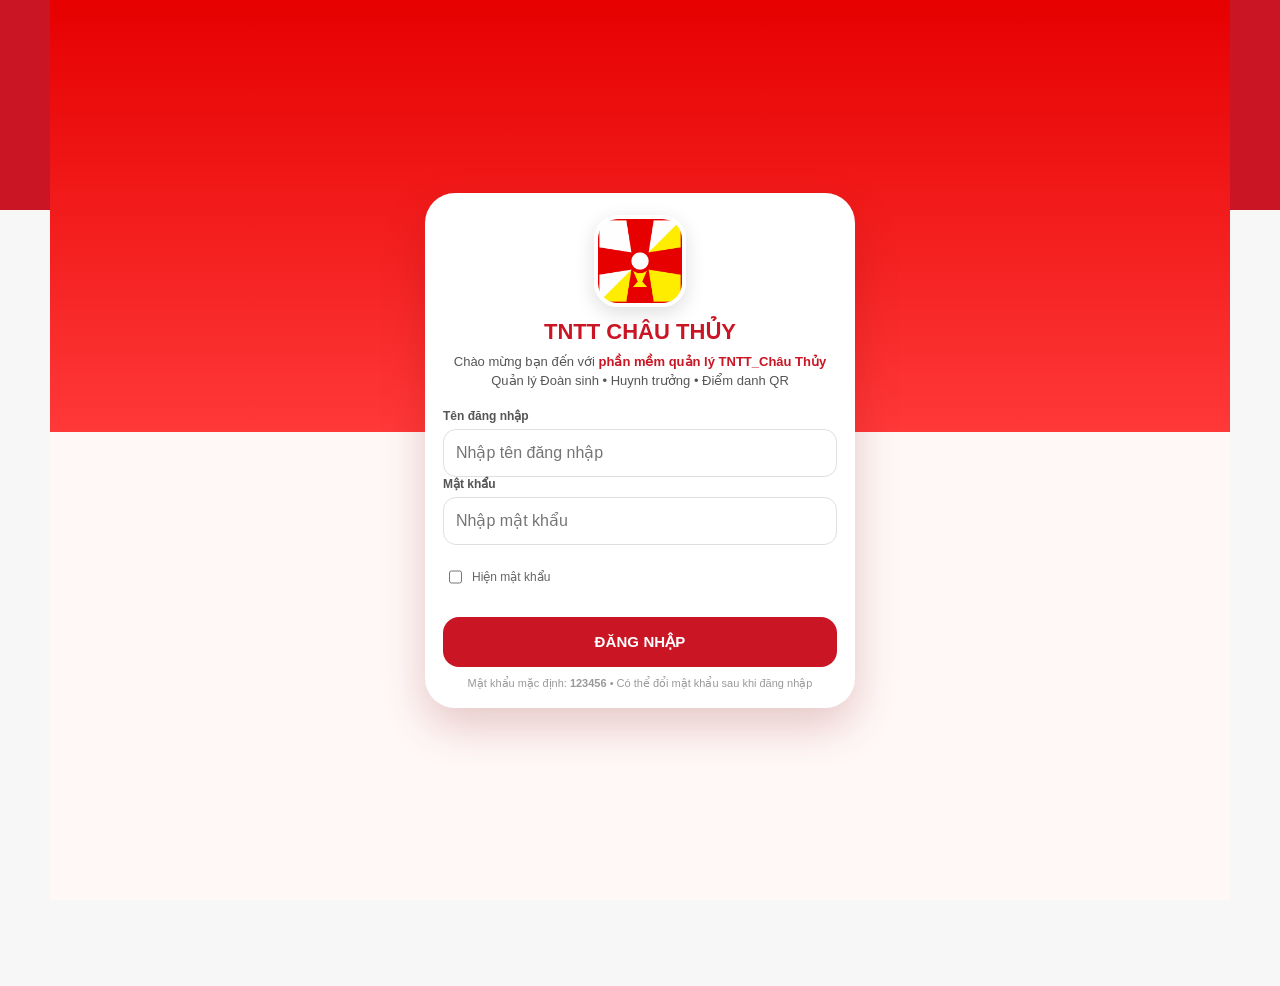
==== index.html @ 9f797cc9 "ssaSSA" ====
<!doctype html><html lang="vi"><head><meta charset="utf-8"><meta name="viewport" content="width=device-width,initial-scale=1,viewport-fit=cover,user-scalable=no"><meta name="theme-color" content="#e60000"><title>TNTT Châu Thủy</title>

<style>
:root{--red:#e60000;--red2:#ff2626;--red3:#b90000;--yellow:#ffe500;--cream:#fff8f5;--ink:#222;--muted:#777;--line:#f0dddd;--green:#18a957;--danger:#d71919;--shadow:0 8px 26px rgba(126,0,0,.12);--radius:20px}
*{box-sizing:border-box}html{background:#f6f6f6}body{margin:0;background:linear-gradient(180deg,#e60000 0 330px,#fff8f7 330px);font-family:Arial,Helvetica,sans-serif;color:var(--ink);padding-bottom:86px;-webkit-tap-highlight-color:transparent}.app{max-width:1180px;margin:auto}.hidden{display:none!important}button,input,select{font:inherit}button{border:0;border-radius:14px;padding:12px 15px;background:var(--red);color:#fff;font-weight:800;cursor:pointer;transition:.15s}button:active{transform:scale(.98)}button.secondary{background:#f3f3f3;color:#444}button.outline{background:#fff;color:var(--red);border:1px solid #ffb2b2}button.full{width:100%;margin-top:8px}.top{padding:18px 18px 12px;color:#fff}.brand{display:flex;align-items:center;gap:12px}.logo{width:64px;height:64px;border-radius:18px;background:#fff;object-fit:cover;border:2px solid #fff;box-shadow:0 5px 16px #90000044}.brand-title{font-size:27px;font-weight:900;line-height:1}.brand-sub{font-size:15px;margin-top:5px;font-weight:700}.hero-chibi{font-size:56px;margin-left:auto;filter:drop-shadow(0 5px 3px #7003)}.profile{margin:4px 18px 0;background:#fff;border-radius:24px;padding:13px 15px;display:flex;align-items:center;gap:13px;box-shadow:var(--shadow);min-height:86px}.avatar{width:68px;height:68px;border-radius:50%;object-fit:cover;background:#ffeaea;border:3px solid #ffd1d1}.profile h2{font-size:19px;margin:2px 0;color:var(--red)}.profile .hello{font-size:12px;color:#777}.pill{display:inline-block;background:#ffe9e9;color:var(--red);border-radius:20px;padding:6px 10px;font-size:11px;font-weight:800;margin-top:4px}.profile-arrow{font-size:32px;color:var(--red);margin-left:auto}.leader-strip{margin:8px 18px 0;background:linear-gradient(135deg,#fff,#fff5f5);border-radius:20px;padding:9px 12px;box-shadow:var(--shadow);display:flex;align-items:center;gap:10px;border:1px solid #ffdede}.leader-strip .leader-avatars{display:flex;align-items:center}.leader-strip .leader-avatars img{width:42px;height:42px;border-radius:50%;object-fit:cover;border:2px solid #fff;margin-left:-7px;background:#ffeaea}.leader-strip .leader-avatars img:first-child{margin-left:0}.leader-strip .leader-info{min-width:0;flex:1}.leader-strip .leader-title{font-size:10px;color:#888;font-weight:800}.leader-strip .leader-name{font-size:13px;font-weight:900;color:var(--red);white-space:nowrap;overflow:hidden;text-overflow:ellipsis}.leader-strip .leader-role{font-size:10px;color:#666;margin-top:2px}.greeting-note{font-size:12px;color:#555;margin-top:5px;line-height:1.35}.greeting-note b{color:var(--red)}.content{padding:12px 18px}.quick-nav{display:grid;grid-template-columns:repeat(5,1fr);gap:10px;background:#fff;border-radius:24px;padding:10px;box-shadow:var(--shadow);margin:0 0 13px}.quick{background:#fff5f5;border-radius:18px;padding:11px 7px;text-align:center;color:#333;min-height:80px}.quick .qico{display:block;font-size:30px;line-height:1.05;margin-bottom:6px}.quick b{font-size:12px}.quick.active{background:#ffe4e4;color:var(--red)}.stats{display:grid;grid-template-columns:repeat(4,1fr);gap:10px}.stat{background:#fff;border-radius:18px;padding:14px;box-shadow:var(--shadow);text-align:center}.stat b{display:block;color:var(--red);font-size:28px;margin-top:4px}.stat span{font-size:12px;color:var(--muted);font-weight:700}.card{background:#fff;border-radius:var(--radius);padding:15px;box-shadow:var(--shadow);margin:10px 0;border:1px solid #ffecec}.card h2{font-size:18px;margin:0 0 12px;color:var(--red)}.grid2{display:grid;grid-template-columns:repeat(3,1fr);gap:10px}.tile{border:0;border-radius:18px;background:#fff;padding:15px 12px;text-align:left;box-shadow:var(--shadow);font-weight:800;min-height:108px}.tile .ico{font-size:32px;display:block;margin-bottom:8px}.tile small{display:block;color:var(--muted);font-weight:500;margin-top:5px;line-height:1.35}.tile.red{background:#fff0f0}.tile.yellow{background:#fff9df}.tile.green{background:#effcf5}.tile.blue{background:#eef7ff}.tile.purple{background:#f7f0ff}.add-actions{display:grid;grid-template-columns:repeat(2,1fr);gap:12px;margin:12px 0}.leader-add-card{border:2px solid #ffb0b0;background:linear-gradient(180deg,#fff,#fff5f5)}.leader-add-title{font-size:18px;font-weight:900;color:var(--red);text-align:center;margin-bottom:6px}.leader-add-card .add-actions{margin-bottom:0}.add-big{min-height:110px;border-radius:22px!important;font-size:15px!important;box-shadow:0 8px 18px #8b000033!important;display:flex;flex-direction:column;align-items:center;justify-content:center;gap:7px}.add-big .add-ico{font-size:38px;line-height:1}.add-big.ds{background:linear-gradient(135deg,#e60000,#ff4545)}.add-big.ht{background:linear-gradient(135deg,#f0b400,#ffd84d);color:#5a3a00}.industry-lock{background:#fff1f1;border:1px solid #ffd1d1;border-radius:12px;padding:9px 11px;font-size:12px;font-weight:800;color:#b40000;margin:8px 0}@media(max-width:700px){.add-actions{grid-template-columns:1fr 1fr;gap:9px}.add-big{min-height:105px;padding:10px 6px}.add-big .add-ico{font-size:34px}}.field label{font-size:12px;font-weight:800;color:#555;display:block;margin-bottom:5px}.field input,.field select{width:100%;padding:12px;border:1px solid #ddd;border-radius:13px;background:#fff;outline:none}.field input:focus,.field select:focus{border-color:#ff8b8b;box-shadow:0 0 0 3px #ffe0e0}.member{display:flex;gap:10px;align-items:center;padding:11px 0;border-bottom:1px solid var(--line)}.member:last-child{border-bottom:0}.member .info{flex:1;min-width:0}.member .name{font-weight:900}.member .meta{font-size:11px;color:var(--muted);margin-top:4px}.member img{width:52px;height:52px;border-radius:50%;object-fit:cover;background:#eee}.member-actions{display:flex;gap:5px}.member-actions button{width:auto;padding:9px;font-size:12px}.tabs{display:flex;gap:7px;overflow:auto;padding:3px 0 8px;position:sticky;top:0;background:#fff;z-index:4}.tabs button{white-space:nowrap;font-size:12px;padding:9px 12px}.msg{padding:11px;border-radius:12px;background:#fff3f3;color:#b40000;margin:8px 0}.empty{text-align:center;color:#888;padding:25px}.qrbox{text-align:center}.qrbox #qr{display:flex;justify-content:center;margin:15px 0}.qrbox img{border:10px solid white;box-shadow:0 4px 18px #0002}.scanner{border-radius:18px;overflow:hidden;background:#111;min-height:280px}.result{padding:14px;border-radius:14px;background:#edfff5;color:#08753b;font-weight:800;margin-top:10px}.pagebar{display:flex;align-items:center;gap:7px;position:sticky;top:0;z-index:8;background:#fff8f7;padding:4px 0 10px}.pagebar .ptitle{flex:1;font-size:18px;font-weight:900;color:var(--red)}.pagebar button{padding:9px 10px;font-size:11px;border-radius:12px}.admin-hero{background:linear-gradient(135deg,#c80000,#f32828);color:#fff;border-radius:22px;padding:18px;box-shadow:var(--shadow);margin:5px 0 12px}.admin-hero h2{margin:0 0 5px;font-size:21px}.admin-hero p{margin:0;opacity:.92;font-size:12px}.industry-grid{display:grid;grid-template-columns:repeat(2,1fr);gap:10px}.industry-card{background:#fff;border-radius:19px;padding:14px;box-shadow:var(--shadow);border:1px solid #ffe1e1;text-align:left}.industry-card .ic-top{display:flex;justify-content:space-between;align-items:center}.industry-card .ic-name{font-size:16px;font-weight:900;color:var(--red)}.industry-card .ic-total{font-size:27px;font-weight:900;color:#222;margin:8px 0}.mini-stats{display:grid;grid-template-columns:repeat(3,1fr);gap:5px}.mini-stats span{font-size:10px;color:#777}.mini-stats b{display:block;font-size:14px}.rate{margin-top:8px;height:7px;border-radius:9px;background:#eee;overflow:hidden}.rate i{display:block;height:100%;background:var(--green)}.danger{color:var(--danger)}.hero{background:linear-gradient(135deg,#e60000,#ff3a3a);color:#fff;border-radius:20px;padding:16px;box-shadow:var(--shadow);margin:10px 0}.hero h2{color:#fff;margin:0 0 5px}.badge{display:inline-block;border-radius:12px;padding:4px 7px;background:#eee;font-size:10px;font-weight:800}.badge.red{background:#ffe2e2;color:#b40000}.badge.green{background:#ddf8e9;color:#08753b}.table{width:100%;border-collapse:collapse;font-size:12px}.table th,.table td{padding:8px;border-bottom:1px solid #eee;text-align:left}.bottom{position:fixed;bottom:0;left:50%;transform:translateX(-50%);width:min(1180px,100%);height:76px;background:var(--red);display:flex;justify-content:space-around;align-items:center;z-index:20;box-shadow:0 -5px 20px #0002;border-radius:20px 20px 0 0}.bottom button{background:transparent;color:#fff;padding:5px 10px;font-size:10px;min-width:70px}.bottom .scan{background:var(--red);color:#fff;width:66px;height:66px;border-radius:50%;margin-top:-28px;font-size:26px;border:5px solid #fff;box-shadow:0 5px 15px #77000055}.bottom .navlabel{font-weight:800}.login-wrap{min-height:100vh;display:flex;align-items:center;justify-content:center;padding:14px;background:linear-gradient(180deg,#e60000,#ff3838 48%,#fff8f7 48%)}.login-card{width:100%;max-width:430px;background:#fff;border-radius:30px;padding:22px 18px 18px;box-shadow:0 18px 45px #7d000033}.login-logo{display:block;width:92px;height:92px;border-radius:24px;object-fit:cover;margin:0 auto 12px;border:4px solid #fff;box-shadow:0 6px 20px #0002}.login-title{text-align:center;color:var(--red);font-size:22px;font-weight:900;margin:0}.login-welcome{text-align:center;color:#555;font-size:13px;line-height:1.5;margin:7px 4px 18px}.login-welcome b{color:var(--red)}.login-sub{text-align:center;color:#999;font-size:11px;margin-top:10px}.login-input{height:48px;font-size:16px}.login-btn{height:50px;border-radius:16px;font-size:15px}.showpass{display:flex;align-items:center;gap:7px;font-size:12px;color:#666;margin:6px 2px}.showpass input{width:auto}.att-row-actions{display:flex;flex-wrap:wrap;gap:5px}.att-row-actions button{padding:7px 8px;font-size:10px;border-radius:10px}.att-present-mini{background:#1aa35b}.att-absent-mini{background:#d71920}.att-qr-mini{background:#555}.manual-att-card{background:#fff8e8;border:2px solid #ffd56a;border-radius:16px;padding:12px;margin:10px 0}.att-buttons{display:grid;grid-template-columns:1fr 1fr;gap:8px;margin-top:9px}.att-present{background:#1aa35b}.att-absent{background:#d71920}.att-permit{background:#1aa35b}.att-unpermit{background:#d71920}.table-wrap{overflow:auto}.attendance-table{min-width:760px}.attendance-table td,.attendance-table th{vertical-align:middle}.att-photo{width:56px;height:56px;border-radius:50%;object-fit:cover}.today-date{font-weight:900;color:#b40000;margin:-4px 0 10px}.table-wrap+.empty{padding:20px}.print-only{display:none}@media print{body{background:#fff;padding:0}.bottom,.pagebar button,.no-print{display:none!important}.print-only{display:block}.content{padding:0}.card{box-shadow:none}.app{max-width:none}}@media(max-width:700px){body{background:linear-gradient(180deg,#e60000 0 250px,#fff8f7 250px);padding-bottom:84px}.top{padding:14px 14px 10px}.brand{gap:9px}.logo{width:52px;height:52px;border-radius:15px}.brand-title{font-size:21px}.brand-sub{font-size:12px}.hero-chibi{font-size:42px}.profile{margin:3px 14px 0;padding:11px 12px;min-height:78px}.leader-strip{margin:7px 14px 0;padding:8px 10px}.avatar{width:58px;height:58px}.profile h2{font-size:17px}.content{padding:10px 12px}.quick-nav{display:flex;overflow-x:auto;border-radius:20px;padding:8px;gap:8px}.quick{min-width:92px;min-height:75px;padding:9px 5px}.quick .qico{font-size:27px}.quick b{font-size:11px}.stats{grid-template-columns:repeat(2,1fr)}.grid2{grid-template-columns:repeat(2,1fr)}.industry-grid{grid-template-columns:1fr}.bottom{height:72px;border-radius:18px 18px 0 0}.bottom button{min-width:58px;font-size:9px}.bottom .scan{width:62px;height:62px}.card{padding:13px;border-radius:18px}.admin-hero{border-radius:18px}.brand-title{white-space:nowrap}}

.today-date{font-size:15px;font-weight:800;color:#c90000;text-align:center;margin:-4px 0 14px}.att-confirm{margin-top:12px;padding:12px;border:1px solid #eee;border-radius:16px;background:#fff}.att-person{display:flex;align-items:center;gap:12px;margin-bottom:12px}.att-person small{display:block;color:#777;margin-top:4px}.att-photo{width:58px;height:58px;border-radius:50%;object-fit:cover;border:2px solid #e00000}.att-buttons{display:grid;grid-template-columns:1fr 1fr;gap:10px}.att-buttons button{border:0;border-radius:12px;padding:14px 8px;font-weight:800}.att-present{background:#dcf8e8;color:#08763c}.att-absent{background:#ffe3e3;color:#c00000}.att-permit{background:#e6f7ed;color:#08763c}.att-unpermit{background:#ffe8e8;color:#c00000}.att-confirm textarea{width:100%;min-height:80px;margin:8px 0;border:1px solid #ddd;border-radius:10px;padding:10px}.hidden{display:none!important}

/* ===== TNTT V1 MOBILE UI REFRESH ===== */
:root{
  --red:#c91524;--red2:#ef3340;--red3:#8d0e18;--yellow:#ffd83d;
  --cream:#fff9f7;--ink:#1f2328;--muted:#717780;--line:#eadbdd;
  --green:#149447;--danger:#c9192b;--blue:#2563eb;
  --shadow:0 10px 28px rgba(80,0,10,.10);--radius:18px
}
html,body{min-height:100%;background:#f5f6f8}
body{background:linear-gradient(180deg,#c91524 0 210px,#f7f7f8 210px);font-family:Inter,Arial,Helvetica,sans-serif;color:var(--ink)}
button,input,select,textarea{font:inherit}
button{border-radius:14px;font-weight:800;letter-spacing:.1px}
.card{
  background:rgba(255,255,255,.98)!important;border:1px solid rgba(0,0,0,.04)!important;
  border-radius:18px!important;box-shadow:var(--shadow)!important
}
h2{font-size:20px!important;line-height:1.25}
h3{font-size:16px!important}
.meta,small{color:var(--muted)}
.full{min-height:46px}
.outline{border:1px solid #ddd!important;background:#fff!important;color:var(--red)!important}
.secondary{border:1px solid #ead7d9!important;background:#fff4f5!important;color:var(--red3)!important}
.danger{color:var(--danger)!important}
.badge{border-radius:999px!important;padding:5px 9px!important;font-size:12px!important;font-weight:800!important}
.member{border:1px solid #eee!important;border-radius:16px!important;background:#fff!important;margin:8px 0!important;min-height:70px}
.member img{width:54px!important;height:54px!important;border-radius:14px!important;object-fit:cover!important}
.member .name{font-weight:850}
.member-actions button{min-width:40px;min-height:40px}
.grid2{gap:10px!important}
.stats{gap:10px!important}
.stat{border:1px solid #eee!important;border-radius:16px!important;background:#fff!important;box-shadow:none!important;padding:12px!important}
.tile,.add-big,.industry-card{border-radius:18px!important;box-shadow:0 6px 18px rgba(0,0,0,.07)!important}
.tile{min-height:112px!important}
.add-big{min-height:110px!important}
.industry-card{background:#fff!important;border:1px solid #ececec!important}
.industry-grid{gap:10px!important}
.field label{font-weight:800;margin-bottom:6px;display:block}
input,select,textarea{
  min-height:46px;border:1px solid #dedfe3!important;border-radius:13px!important;
  background:#fff!important;padding:10px 12px!important;outline:none!important
}
input:focus,select:focus,textarea:focus{border-color:#cf4b55!important;box-shadow:0 0 0 3px rgba(201,21,36,.10)!important}
.tabs{display:flex;gap:8px;overflow:auto;padding:3px 0 8px}
.tabs button{white-space:nowrap;min-height:42px}
.pagebar{position:sticky!important;top:0;z-index:20!important;backdrop-filter:blur(10px)!important;background:rgba(255,255,255,.94)!important;border-bottom:1px solid rgba(0,0,0,.06)!important}
.pagebar .title{font-weight:900}
@media(max-width:600px){
  body{background:linear-gradient(180deg,#c91524 0 165px,#f7f7f8 165px)}
  #app{max-width:100%;padding:0 10px 24px}
  .card{padding:14px!important}
  .stats{grid-template-columns:repeat(2,1fr)!important}
  .grid2{grid-template-columns:1fr 1fr!important}
  .tile{min-height:98px!important}
  .add-actions{grid-template-columns:1fr 1fr!important;gap:8px!important}
  .add-big{min-height:92px!important;padding:12px!important}
  .member{padding:9px!important}
}
@media(max-width:420px){
  .grid2{grid-template-columns:1fr!important}
  .add-actions{grid-template-columns:1fr!important}
  h2{font-size:18px!important}
}


.tntt-app-brand{display:flex;align-items:center;gap:10px;padding:10px 2px 12px;color:#fff}
.tntt-app-mark{width:38px;height:38px;border-radius:12px;background:#fff;color:var(--red);display:grid;place-items:center;font-size:21px;font-weight:900;box-shadow:0 5px 14px rgba(0,0,0,.15)}
.tntt-app-brand b{display:block;font-size:14px;letter-spacing:.7px}.tntt-app-brand small{display:block;color:rgba(255,255,255,.85);margin-top:2px}
</style>
<link rel="manifest" href="manifest.webmanifest"><meta name="mobile-web-app-capable" content="yes"><meta name="apple-mobile-web-app-capable" content="yes"><meta name="apple-mobile-web-app-status-bar-style" content="default"><meta name="apple-mobile-web-app-title" content="TNTT Châu Thủy"><link rel="apple-touch-icon" href="assets/icon-192.png"><meta name="application-name" content="TNTT Châu Thủy"><meta name="description" content="Ứng dụng quản lý TNTT Châu Thủy"></head><body><script>
(function(){
  let qrP,camP;
  window.loadQrLib=function(){return qrP||(qrP=new Promise((res,rej)=>{if(window.QRCode)return res();const x=document.createElement('script');x.src='https://cdnjs.cloudflare.com/ajax/libs/qrcodejs/1.0.0/qrcode.min.js';x.onload=res;x.onerror=()=>rej(new Error('Không tải được thư viện QR'));document.head.appendChild(x)}))};
  window.loadCameraLib=function(){return camP||(camP=new Promise((res,rej)=>{if(window.Html5Qrcode)return res();const x=document.createElement('script');x.src='https://unpkg.com/html5-qrcode';x.onload=res;x.onerror=()=>rej(new Error('Không tải được thư viện camera/QR'));document.head.appendChild(x)}))};
})();
</script>
<div class="app">
  <div id="login" class="login-wrap">
    <div class="login-card">
      <img id="loginLogo" class="login-logo" alt="Logo TNTT">
      <h1 class="login-title">TNTT CHÂU THỦY</h1>
      <div class="login-welcome">Chào mừng bạn đến với <b>phần mềm quản lý TNTT_Châu Thủy</b><br>Quản lý Đoàn sinh • Huynh trưởng • Điểm danh QR</div>
      <div class="field"><label>Tên đăng nhập</label><input id="u" class="login-input" autocomplete="username" placeholder="Nhập tên đăng nhập"></div>
      <div class="field"><label>Mật khẩu</label><input id="p" class="login-input" type="password" autocomplete="current-password" placeholder="Nhập mật khẩu"></div>
      <label class="showpass"><input id="showPass" type="checkbox" onchange="togglePass()"> Hiện mật khẩu</label>
      <button class="full login-btn" onclick="login()">ĐĂNG NHẬP</button>
      <div id="lm" class="msg hidden"></div>
      <div class="login-sub">Mật khẩu mặc định: <b>123456</b> • Có thể đổi mật khẩu sau khi đăng nhập</div>
    </div>
  </div>
  <div id="app" class="hidden">
    <header class="top">
      <div class="brand">
        <img id="logo" class="logo" alt="TNTT">
        <div><div class="brand-title">TNTT VIỆT NAM</div><div class="brand-sub">Thiếu Nhi Thánh Thể</div></div>
        <div class="hero-chibi">🧒🏻</div>
      </div>
    </header>
    <div id="profile" class="profile"></div>
    <div id="leaderStrip" class="leader-strip hidden"></div>
    <main class="content">
      <div id="quickNav" class="quick-nav">
        <button class="quick" onclick="members()"><span class="qico">👥</span><b>ĐOÀN SINH</b></button>
        <button class="quick" onclick="members();setTimeout(()=>{tab='ht';renderMemberList()},100)"><span class="qico">🧑🏻‍🏫</span><b>HUYNH TRƯỞNG</b></button>
        <button class="quick" onclick="today()"><span class="qico">📋</span><b>ĐIỂM DANH</b></button>
        <button class="quick" onclick="stats()"><span class="qico">📊</span><b>THỐNG KÊ</b></button>
        <button id="quickDoi" class="quick hidden" onclick="manageDoi()"><span class="qico">🏕️</span><b>QUẢN LÝ ĐỘI</b></button>
        <button class="quick" onclick="absenceReportUI()"><span class="qico">🔔</span><b>THÔNG BÁO</b></button>
      </div>
      <div id="screen"></div>
    </main>
  </div>
</div>
<nav id="bottom" class="bottom hidden">
  <button onclick="home()">⌂<br><span class="navlabel">Trang chủ</span></button>
  <button onclick="members()">👥<br><span class="navlabel">Thành viên</span></button>
  <button class="scan" onclick="scanner()">▣</button>
  <button onclick="today()">🔔<br><span class="navlabel">Thông báo</span></button>
  <button onclick="account()">●<br><span class="navlabel">Tài khoản</span></button>
</nav>
<div id="modal" class="hidden"></div>
<script>
const LOGO='assets/logo.png';let token='',FD=null,allMembers={ds:[],ht:[]},scannerObj=null;const $=id=>document.getElementById(id);const screenEl=$('screen');function esc(v){return String(v??'').replace(/[&<>'"]/g,s=>({'&':'&amp;','<':'&lt;','>':'&gt;',"'":'&#39;','"':'&quot;'}[s]))}const API_URL='https://script.google.com/macros/s/AKfycbyAZ0BdDGRlEBVzNPlbtOlIAwwzRTYig-sbZiVe91LDtkt92O3G5VAzqrnouqigN4k/exec';
const API_CHANNEL='TNTT_PWA_API_V3';
const API_PENDING=new Map();
let API_SEQ=0;
window.addEventListener('message',e=>{
  const d=e.data||{};
  if(d.channel!==API_CHANNEL || !d.id) return;
  const p=API_PENDING.get(d.id);
  if(!p) return;
  if(e.source!==p.iframe.contentWindow) return;
  API_PENDING.delete(d.id);
  try{p.iframe.remove();p.form.remove()}catch(_){ }
  if(d.ok)p.resolve(d.data);else p.reject(new Error(d.error||'Lỗi máy chủ'));
});
function call(fn,...args){
  return new Promise((resolve,reject)=>{
    const id='r'+Date.now().toString(36)+'_'+(++API_SEQ);
    const iframe=document.createElement('iframe');
    iframe.name='tntt_api_'+id; iframe.style.display='none'; iframe.setAttribute('aria-hidden','true');
    const form=document.createElement('form');
    form.method='POST'; form.action=API_URL; form.target=iframe.name; form.style.display='none';
    const payload=document.createElement('input'); payload.type='hidden'; payload.name='payload';
    payload.value=JSON.stringify({id,fn,args}); form.appendChild(payload);
    document.body.appendChild(iframe); document.body.appendChild(form);
    API_PENDING.set(id,{resolve,reject,iframe,form});
    try{form.submit()}catch(e){API_PENDING.delete(id);iframe.remove();form.remove();reject(e)}
    setTimeout(()=>{if(API_PENDING.has(id)){API_PENDING.delete(id);iframe.remove();form.remove();reject(new Error('Hết thời gian kết nối máy chủ'))}},45000);
  });
}function setLogo(){['logo','loginLogo'].forEach(id=>$(id).src=LOGO)}
function togglePass(){const p=$('p');if(p)p.type=$('showPass')?.checked?'text':'password'}
async function login(){try{const r=await call('login',{tenDangNhap:$('u').value,matKhau:$('p').value});token=r.token;sessionStorage.tnttToken=token;sessionStorage.tnttGreeting='';await start(r.user)}catch(e){$('lm').textContent=e.message||e;$('lm').classList.remove('hidden')}}async function start(user){$('login').classList.add('hidden');$('app').classList.remove('hidden');$('bottom').classList.remove('hidden');setLogo();await refresh();if($('quickDoi'))$('quickDoi').classList.toggle('hidden',FD?.user?.VAI_TRO!=='TRUONG_NGANH');home()}async function auto(){const t=sessionStorage.getItem('tnttToken');if(!t){token='';return}try{token=t;await call('dashboard',token);await start(null)}catch(e){sessionStorage.removeItem('tnttToken');token=''}}const GREETINGS={TRUONG_NGANH:[
  'Chào Trưởng, chúc Trưởng luôn vui vẻ và tràn đầy năng lượng!',
  'Chào Trưởng, chúc Trưởng luôn nhiệt thành trong mọi hoạt động!',
  'Chào Trưởng, chúc Trưởng một ngày thật vui và nhiều niềm vui phục vụ!',
  'Chào Trưởng, chúc Trưởng luôn mạnh khỏe, vui tươi và hăng say!',
  'Chào Trưởng, chúc Trưởng luôn nhiệt huyết và đồng hành cùng các em!',
  'Chào Trưởng, chúc Trưởng luôn bình an, vui vẻ và đầy ơn trong phục vụ!'
],DOAN_TRUONG:[
  'Chào Đoàn trưởng, chúc Trưởng luôn vui vẻ và tràn đầy năng lượng!',
  'Chào Đoàn trưởng, chúc Trưởng luôn nhiệt thành và nhiều niềm vui phục vụ!',
  'Chào Đoàn trưởng, chúc Trưởng luôn mạnh khỏe và hăng say đồng hành cùng các ngành!'
],ADMIN:[
  'Chào Admin, chúc bạn luôn vui vẻ và thuận lợi trong công việc!',
  'Chào Admin, chúc bạn luôn nhiệt thành và quản lý TNTT thật hiệu quả!',
  'Chào Admin, chúc bạn một ngày thật vui và nhiều năng lượng!'
]};
function pickGreeting(force,role){const list=GREETINGS[role]||GREETINGS.TRUONG_NGANH;let g=force?list[Math.floor(Math.random()*list.length)]:sessionStorage.getItem('tnttGreeting');if(!g||!list.includes(g)){g=list[Math.floor(Math.random()*list.length)];sessionStorage.setItem('tnttGreeting',g)}return g}
async function refresh(){const d=await call('dashboard',token);const fd=await call('formData',token);FD=fd;renderProfile(d);return d}
function renderProfile(d){const role=String(d.user.VAI_TRO||'');const isLeader=role==='TRUONG_NGANH';const leaders=Array.isArray(d.leaders)?d.leaders:[];const me=leaders.find(x=>String(x.name||'').trim().toLowerCase()===String(d.user.HO_TEN||'').trim().toLowerCase())||leaders[0];const avatar=(d.myPhoto||me?.photo||LOGO);const names=leaders.map(x=>`${x.role}: ${x.name}`).join(' • ');const greet=pickGreeting(false,role);$('profile').innerHTML=`<img class="avatar" src="${esc(avatar)}" onerror="this.src='${LOGO}'"><div style="flex:1;min-width:0"><div class="hello">${esc(greet)}</div><h2>${esc(d.user.HO_TEN)}</h2><span class="pill">👥 ${esc(d.user.NHOM_TK||d.user.VAI_TRO)} · ${esc(d.user.MA_NGANH?('Ngành '+d.user.MA_NGANH):'Toàn đoàn')}</span><div class="greeting-note">${isLeader&&me?`👤 <b>${esc(me.role)}:</b> ${esc(me.name)}`:names?`👥 <b>Ban phụ trách ngành:</b> ${esc(names)}`:''}</div></div><div class="profile-arrow">›</div>`;renderLeaderStrip(d)}
function renderLeaderStrip(d){const el=$('leaderStrip');if(!el)return;const leaders=Array.isArray(d.leaders)?d.leaders:[];if(!leaders.length){el.classList.add('hidden');el.innerHTML='';return}el.classList.remove('hidden');el.innerHTML=`<div class="leader-avatars">${leaders.slice(0,3).map(x=>`<img src="${esc(x.photo||LOGO)}" onerror="this.src='${LOGO}'" title="${esc(x.name)}">`).join('')}</div><div class="leader-info"><div class="leader-title">BAN PHỤ TRÁCH NGÀNH</div><div class="leader-name">${esc(leaders.map(x=>x.name).join(' • '))}</div><div class="leader-role">${esc(leaders.map(x=>x.role).join(' • '))}</div></div>`}
function pagebar(title,back='home'){return `<div class="pagebar"><button class="secondary" onclick="${back}()">← Quay về</button><div class="ptitle">${esc(title)}</div><button class="outline" onclick="home()">⌂</button><button class="secondary" onclick="logout()">Thoát</button></div>`}
function dateToday(){const d=new Date();const y=d.getFullYear(),m=String(d.getMonth()+1).padStart(2,'0'),day=String(d.getDate()).padStart(2,'0');return `${y}-${m}-${day}`}
function isAdminUser(){return !!FD?.user && ['ADMIN','DOAN_TRUONG'].includes(FD.user.VAI_TRO)}
async function adminHome(){try{const date=dateToday(), a=await call('statsNganh',token,date);const tong=a.reduce((s,x)=>s+x.tong,0),cm=a.reduce((s,x)=>s+x.coMat,0),vang=a.reduce((s,x)=>s+x.vang,0);screenEl.innerHTML=`${pagebar('Bảng điều khiển Admin','home')}<div class="admin-hero"><h2>👑 QUẢN TRỊ TOÀN ĐOÀN</h2><p>Chọn từng ngành để xem chi tiết Đoàn sinh, Huynh trưởng, có mặt và vắng.</p></div><div class="stats"><div class="stat">👥<span>Tổng thành viên</span><b>${tong}</b></div><div class="stat">✅<span>Có mặt hôm nay</span><b>${cm}</b></div><div class="stat">⚠️<span>Vắng hôm nay</span><b class="danger">${vang}</b></div><div class="stat">📈<span>Tỷ lệ chung</span><b>${tong?Math.round(cm*1000/tong)/10:0}%</b></div></div><div class="card"><div style="display:flex;align-items:center;gap:8px"><h2 style="flex:1;margin:0">🏫 Thống kê các ngành</h2><button class="outline" onclick="adminAttendanceUI()">📋 Quản lý điểm danh</button><button class="outline" onclick="absenceReportUI()">📋 Báo cáo vắng</button><button class="outline" onclick="htStatsUI()">👤 Điểm danh HT</button></div><div class="industry-grid" style="margin-top:12px">${a.map(x=>`<button class="industry-card" onclick="industryDetailUI('${esc(x.maNganh)}')"><div class="ic-top"><span class="ic-name">${esc(x.nganh)}</span><span>›</span></div><div class="ic-total">${x.tong} <small style="font-size:11px;color:#777">thành viên</small></div><div class="mini-stats"><div><span>Đoàn sinh</span><b>${x.ds}</b></div><div><span>HT</span><b>${x.ht}</b></div><div><span>Vắng</span><b class="danger">${x.vang}</b></div></div><div class="rate"><i style="width:${Math.min(100,x.tyLe)}%"></i></div><div style="font-size:10px;color:#777;margin-top:5px">Có mặt ${x.coMat} · ${x.tyLe}%</div></button>`).join('')}</div></div>`}catch(e){alert(e.message||e)}}
async function htStatsUI(){try{const date=dateToday(),a=await call('statsHuynhTruong',token,date);const tong=a.reduce((s,x)=>s+x.tong,0),cm=a.reduce((s,x)=>s+x.coMat,0),vang=a.reduce((s,x)=>s+x.vang,0);screenEl.innerHTML=`${pagebar('Thống kê điểm danh Huynh trưởng','home')}<div class="hero"><h2 style="margin:0 0 5px">👤 ĐIỂM DANH HUYNH TRƯỞNG</h2><div style="font-size:12px">Ngày ${esc(date)} · ${a.length} ngành</div></div><div class="stats"><div class="stat"><span>Tổng Huynh trưởng</span><b>${tong}</b></div><div class="stat"><span>✅ Có mặt</span><b>${cm}</b></div><div class="stat"><span>❌ Vắng</span><b class="danger">${vang}</b></div><div class="stat"><span>📈 Chuyên cần</span><b>${tong?Math.round(cm*1000/tong)/10:0}%</b></div></div><div class="card"><div style="display:flex;gap:7px;align-items:center"><h2 style="flex:1">🏫 Theo từng ngành</h2><button class="outline" onclick="absenceHtUI()">⚠️ HT vắng</button></div><div class="industry-grid">${a.map(x=>`<button class="industry-card" onclick="htIndustryDetailUI('${esc(x.maNganh)}')"><div class="ic-top"><span class="ic-name">${esc(x.nganh)}</span><span>›</span></div><div class="ic-total">${x.tong} <small style="font-size:11px;color:#777">HT</small></div><div class="mini-stats"><div><span>Có mặt</span><b>${x.coMat}</b></div><div><span>Vắng</span><b class="danger">${x.vang}</b></div><div><span>Tỷ lệ</span><b>${x.tyLe}%</b></div></div><div class="rate"><i style="width:${Math.min(100,x.tyLe)}%"></i></div></button>`).join('')}</div></div>`}catch(e){alert(e.message||e)}}
async function htIndustryDetailUI(ma){try{const d=await call('detailHuynhTruong',token,ma,dateToday());screenEl.innerHTML=`${pagebar('Huynh trưởng - '+d.nganh,'htStatsUI')}<div class="card"><h2>👤 ${esc(d.nganh)}</h2><div class="stats"><div class="stat"><span>Tổng HT</span><b>${d.tong}</b></div><div class="stat"><span>✅ Có mặt</span><b>${d.coMat}</b></div><div class="stat"><span>❌ Vắng</span><b class="danger">${d.vang}</b></div><div class="stat"><span>Tỷ lệ</span><b>${d.tyLe}%</b></div></div></div><div class="card"><div class="tabs"><button onclick="renderHtMembers(${JSON.stringify(d.members)},'all')">Tất cả</button><button onclick="renderHtMembers(${JSON.stringify(d.members)},'present')">Có mặt</button><button onclick="renderHtMembers(${JSON.stringify(d.members)},'absent')">Vắng</button></div><div id="htMembers"></div></div>`;renderHtMembers(d.members,'all')}catch(e){alert(e.message||e)}}
function renderHtMembers(arr,filter){const a=filter==='present'?arr.filter(x=>x.present):filter==='absent'?arr.filter(x=>!x.present):arr;const el=$('htMembers');if(!el)return;el.innerHTML=a.length?a.map(x=>`<div class="member"><img src="${esc(x.photo||LOGO)}"><div class="info"><div class="name">${esc(x.name)}</div><div class="meta">${esc(x.chucVu||'Huynh trưởng')} · ${esc(x.doan||'')}</div></div><span class="badge ${x.present?'green':'red'}">${x.present?'CÓ MẶT':'VẮNG'}</span></div>`).join(''):'<div class="empty">Không có dữ liệu.</div>'}
async function absenceHtUI(){try{const d=await call('absenceHuynhTruong',token,dateToday(),isAdminUser()?'':FD.user.MA_NGANH);screenEl.innerHTML=`${pagebar('Huynh trưởng vắng','htStatsUI')}<div class="card"><h2>⚠️ Huynh trưởng vắng ngày ${esc(d.ngay)}</h2><div class="stat"><span>Tổng vắng</span><b class="danger">${d.total}</b></div>${d.rows.length?'<div>'+d.rows.map(x=>`<div class="member"><div class="info"><div class="name">${esc(x.hoTen)}</div><div class="meta">${esc(x.nganh)} · ${esc(x.chucVu)} · ${esc(x.sdt)}</div></div><span class="badge red">VẮNG</span></div>`).join('')+'</div>':'<div class="empty">Không có Huynh trưởng vắng.</div>'}</div>`}catch(e){alert(e.message||e)}}

async function industryDetailUI(ma){try{const date=dateToday(),d=await call('industryDetail',token,ma,date);screenEl.innerHTML=`${pagebar('Chi tiết ngành '+d.nganh,'adminHome')}<div class="card"><div style="display:flex;gap:8px;align-items:center"><div style="flex:1"><h2 style="margin:0">🏫 ${esc(d.nganh)}</h2><div class="meta">Ngày ${esc(d.ngay)}</div></div><button class="outline" onclick="absenceReportUI('${esc(ma)}')">⚠️ Danh sách vắng</button></div><div class="stats" style="margin-top:10px"><div class="stat"><span>Tổng</span><b>${d.tong}</b></div><div class="stat"><span>Có mặt</span><b>${d.coMat}</b></div><div class="stat"><span>Vắng</span><b class="danger">${d.vang}</b></div><div class="stat"><span>Tỷ lệ</span><b>${d.tyLe}%</b></div></div></div><div class="card"><h2>👥 Danh sách thành viên</h2><div class="tabs"><button onclick="renderIndustryMembers(${JSON.stringify(d.members)},'all')">Tất cả</button><button onclick="renderIndustryMembers(${JSON.stringify(d.members)},'present')">Có mặt</button><button onclick="renderIndustryMembers(${JSON.stringify(d.members)},'absent')">Vắng</button></div><div id="industryMembers"></div></div>`;renderIndustryMembers(d.members,'all')}catch(e){alert(e.message||e)}}
function renderIndustryMembers(arr,filter){const a=filter==='present'?arr.filter(x=>x.present):filter==='absent'?arr.filter(x=>!x.present):arr;const el=$('industryMembers');if(!el)return;el.innerHTML=a.length?a.map(x=>`<div class="member"><img src="${esc(x.photo||LOGO)}"><div class="info"><div class="name">${esc(x.name)}</div><div class="meta">${x.type==='DOAN_SINH'?'Đoàn sinh':'Huynh trưởng'} · ${esc(x.doan||'')}</div></div><span class="badge ${x.present?'green':'red'}">${x.present?'CÓ MẶT':'VẮNG'}</span></div>`).join(''):'<div class="empty">Không có dữ liệu.</div>'}
async function absenceReportUI(maNganh=''){try{const opts=FD.nganh.map(x=>`<option value="${esc(x.MA_NGANH)}" ${x.MA_NGANH===maNganh?'selected':''}>${esc(x.TEN_NGANH)}</option>`).join('');screenEl.innerHTML=`${pagebar('Báo cáo thống kê vắng','adminHome')}<div class="card"><h2>⚠️ BÁO CÁO VẮNG</h2><div class="field"><label>Ngày sinh hoạt</label><input id="reportDate" type="date" value="${dateToday()}"></div><div class="field"><label>Ngành</label><select id="reportNganh"><option value="">-- Tất cả các ngành --</option>${opts}</select></div><div class="grid2"><button onclick="loadAbsenceReport()">🔎 XEM BÁO CÁO</button><button class="secondary" onclick="window.print()">🖨️ IN BÁO CÁO</button></div></div><div id="absenceBox"></div>`;await loadAbsenceReport()}catch(e){alert(e.message||e)}}
async function loadAbsenceReport(){try{const date=$('reportDate').value||dateToday(),ma=$('reportNganh').value||'';const r=await call('absenceReport',token,date,ma);$('absenceBox').innerHTML=`<div class="card"><div class="print-only"><h2>BÁO CÁO VẮNG TNTT CHÂU THỦY</h2><div>Ngày: ${esc(r.ngay)}${ma?' · Ngành: '+esc($('reportNganh').selectedOptions[0]?.text||ma):' · Toàn đoàn'}</div></div><h2 class="no-print">📋 Kết quả ngày ${esc(r.ngay)}</h2><div class="stats"><div class="stat"><span>Số người vắng</span><b class="danger">${r.total}</b></div><div class="stat"><span>Phạm vi</span><b style="font-size:17px">${ma?esc($('reportNganh').selectedOptions[0]?.text||ma):'Toàn đoàn'}</b></div></div>${r.rows.length?'<table class="table report-table"><tr><th>STT</th><th>Ngành</th><th>Họ tên</th><th>Loại</th><th>Đoàn/Đội</th><th>SĐT</th></tr>'+r.rows.map((x,i)=>`<tr><td>${i+1}</td><td>${esc(x.nganh)}</td><td><b>${esc(x.hoTen)}</b><br><small>${esc(x.id)}</small></td><td>${esc(x.loai)}</td><td>${esc(x.doan||'')} ${x.doi?' / '+esc(x.doi):''}</td><td>${esc(x.sdt||'')}</td></tr>`).join('')+'</table>':'<div class="empty">🎉 Không có thành viên vắng.</div>'}</div>`}catch(e){alert(e.message||e)}}
async function home(){if(isAdminUser()){return adminHome()}const d=await refresh();screenEl.innerHTML=`${pagebar('Trang chủ','home')}<div class="admin-hero"><h2>🎉 Chào mừng bạn!</h2><p>Quản lý TNTT nhanh chóng trên điện thoại • Điểm danh QR trong vài giây.</p></div><div class="stats"><div class="stat"><span>Đoàn sinh</span><b>${d.ds}</b></div><div class="stat"><span>Huynh trưởng</span><b>${d.ht}</b></div><div class="stat"><span>Đã điểm danh</span><b>${d.todayAttendance}</b></div><div class="stat"><span>Vắng</span><b id="svang">—</b></div></div>${FD.user.VAI_TRO==='TRUONG_NGANH'?`<div class="card leader-add-card"><div class="leader-add-title">➕ THÊM THÀNH VIÊN NGÀNH ${esc(FD.user.MA_NGANH||'')}</div><div class="industry-lock">🔒 Ngành tự động theo tài khoản đăng nhập. Mọi thành viên mới chỉ thuộc ngành này.</div><div class="add-actions"><button class="add-big ds" onclick="addDS()"><span class="add-ico">👥</span><span>＋ THÊM ĐOÀN SINH</span><small>Thêm vào ngành ${esc(FD.user.MA_NGANH||'')}</small></button><button class="add-big ht" onclick="addHT()"><span class="add-ico">👤</span><span>＋ THÊM HUYNH TRƯỞNG</span><small>Thêm vào ngành ${esc(FD.user.MA_NGANH||'')}</small></button></div></div>`:''}<div class="grid2"><button class="tile red" onclick="members()"><span class="ico">👥</span>THÀNH VIÊN<small>Đoàn sinh & Huynh trưởng</small></button><button class="tile yellow" onclick="addMember()"><span class="ico">➕</span>${isAdminUser()?"THÊM HUYNH TRƯỞNG":"THÊM THÀNH VIÊN"}<small>${isAdminUser()?"Tài khoản Admin/Đoàn trưởng":"Chọn Đoàn sinh hoặc Huynh trưởng"}</small></button><button class="tile green" onclick="scanner()"><span class="ico">▣</span>QUÉT QR<small>Điểm danh nhanh</small></button><button class="tile blue" onclick="today()"><span class="ico">📋</span>ĐIỂM DANH<small>Xem danh sách hôm nay</small></button><button class="tile purple" onclick="stats()"><span class="ico">📊</span>THỐNG KÊ<small>Thống kê ngành</small></button>${FD.user.VAI_TRO==='TRUONG_NGANH'?'<button class="tile yellow" onclick="manageDoi()"><span class="ico">🏕️</span>QUẢN LÝ ĐỘI<small>Tạo đội & chuyển thành viên</small></button>':''}<button class="tile red" onclick="absenceReportUI(FD.user.MA_NGANH)"><span class="ico">⚠️</span>BÁO CÁO VẮNG<small>Xem người vắng</small></button></div><div class="card"><h2>📱 HƯỚNG DẪN ĐIỂM DANH</h2><div style="font-size:13px;line-height:1.9">1️⃣ Thành viên mở hồ sơ → <b>Tạo QR</b>.<br>2️⃣ Trưởng ngành mở <b>Quét QR</b>.<br>3️⃣ Đưa mã QR vào khung camera.<br>4️⃣ Hệ thống tự ghi nhận thời gian và trạng thái.</div></div>`;try{const st=await call('statsNganh',token,dateToday());const me=st.find(x=>x.maNganh===FD.user.MA_NGANH);if(me&&$('svang'))$('svang').textContent=me.vang}catch(e){}}async function members(){try{const d=await call('listMembers',token);if(!d||typeof d!=='object'){throw new Error('Máy chủ không trả dữ liệu danh sách thành viên. Hãy cập nhật GS mới nhất và Deploy lại Web App.');}allMembers={ds:Array.isArray(d.ds)?d.ds:[],ht:Array.isArray(d.ht)?d.ht:[],user:d.user||FD?.user||null};let tab='all';const role=FD?.user?.VAI_TRO||'';let addBtn='';if(['ADMIN','DOAN_TRUONG'].includes(role)){addBtn='<div class="add-actions" style="width:100%"><button class="add-big ht" onclick="addHT()"><span class="add-ico">👤</span><span>THÊM HUYNH TRƯỞNG</span><small>Quản lý HT</small></button></div>';}else if(role==='TRUONG_NGANH'){addBtn='<div class="add-actions" style="width:100%"><button class="add-big ds" onclick="addDS()"><span class="add-ico">👥</span><span>THÊM ĐOÀN SINH</span><small>Ngành '+esc(FD.user.MA_NGANH||'')+'</small></button><button class="add-big ht" onclick="addHT()"><span class="add-ico">👤</span><span>THÊM HUYNH TRƯỞNG</span><small>Ngành '+esc(FD.user.MA_NGANH||'')+'</small></button></div>';}screenEl.innerHTML=`${pagebar('Thành viên','home')}<div class="card"><div style="display:flex;align-items:center;gap:7px"><h2 style="flex:1;margin:0">👥 Thành viên</h2><button class="outline" onclick="home()">← Trang chủ</button><button class="secondary" onclick="logout()">Thoát</button></div>${addBtn}<input id="search" style="margin-top:10px" placeholder="🔎 Tìm theo họ tên, mã..." oninput="renderMemberList()"><div class="tabs"><button onclick="tab='all';renderMemberList()">Tất cả</button><button onclick="tab='ds';renderMemberList()">Đoàn sinh</button><button onclick="tab='ht';renderMemberList()">Huynh trưởng</button></div><div id="memberList"></div></div>`;window.tab=tab;renderMemberList()}catch(e){console.error('LỖI LIST MEMBERS',e);alert('Không tải được danh sách thành viên: '+(e.message||e));}}
function renderMemberList(){let type=window.tab||'all',q=($('search')?.value||'').toLowerCase();let arr=[];const ds=Array.isArray(allMembers?.ds)?allMembers.ds:[],ht=Array.isArray(allMembers?.ht)?allMembers.ht:[];if(type!=='ht')arr=arr.concat(ds.map(x=>({...x,_type:'DS',_id:x.MA_DS,_loai:'DOAN_SINH'})));if(type!=='ds')arr=arr.concat(ht.map(x=>({...x,_type:'HT',_id:x.MA_HT,_loai:'HUYNH_TRUONG'})));arr=arr.filter(x=>(x.HO_TEN+' '+x._id+' '+x.MA_NGANH).toLowerCase().includes(q));$('memberList').innerHTML=arr.length?arr.map(memberCard).join(''):'<div class="empty">Không có thành viên</div>'}
function memberCard(x){return `<div class="member" style="cursor:pointer" onclick="memberProfileUI('${esc(x._loai)}','${esc(x._id)}')"><img src="${esc(x.ANH_URL||LOGO)}" onerror="this.src='${LOGO}'"><div class="info"><div class="name">${esc(x.TEN_THANH?x.TEN_THANH+' · ':'')}${esc(x.HO_TEN)}</div><div class="meta">${esc(x._id)} · Ngành ${esc(x.MA_NGANH)} · ${esc(x.GIAO_HO||'')} · ${esc(x._type==='DS'?(x.MA_DOI?'Đội '+x.MA_DOI:(x.MA_DOAN||'Chưa đội')):(x.CHUC_VU||'Huynh trưởng'))}</div><small style="color:#b40000">Nhấn để xem hồ sơ</small></div><div class="member-actions"><button class="outline" onclick="event.stopPropagation();showQR('${esc(x._loai)}','${esc(x._id)}','${esc(x.HO_TEN)}')">▣</button><button onclick="event.stopPropagation();updatePhotoUI('${esc(x._loai)}','${esc(x._id)}','${esc(x.HO_TEN)}')">📷</button></div></div>`}

async function memberProfileUI(loai,id){try{
  const r=await call('memberDetail',token,{loai,maNguoi:id}),t=r.thongTin||{},dd=Array.isArray(r.diemDanh)?r.diemDanh:[],logs=Array.isArray(r.lichSu)?r.lichSu:[],isDS=loai==='DOAN_SINH';
  screenEl.innerHTML=`${pagebar('Hồ sơ thành viên','members')}
  <div class="card"><div class="att-person"><img src="${esc(t.anh||LOGO)}" class="att-photo" onerror="this.src='${LOGO}'"><div><h2 style="margin:0">${esc(t.hoTen||'')}</h2><small>${esc(t.tenThanh||'')} · ${esc(t.id||'')}</small></div></div></div>
  <div class="card"><h2>📋 THÔNG TIN</h2><div class="meta">Ngày sinh: <b>${esc(String(t.ngaySinh||''))}</b></div><div class="meta">Giới tính: <b>${esc(t.gioiTinh||'')}</b></div><div class="meta">Ngành: <b>${esc(t.maNganh||'')}</b></div><div class="meta">Giáo họ: <b>${esc(t.giaoHo||'Chưa cập nhật')}</b></div><div class="meta">Đội: <b>${t.soDoi?'Đội '+esc(t.soDoi)+' – '+esc(t.tenDoi||''):'Chưa vào đội'}</b></div>${isDS?`<div class="meta">Phụ huynh: <b>${esc(t.phuHuynh||'Chưa cập nhật')}</b></div>`:`<div class="meta">Chức vụ: <b>${esc(t.chucVu||'Huynh trưởng')}</b></div>`}<div class="meta">SĐT: <b>${esc(t.sdt||'')}</b></div><button class="full" onclick="openMemberTeamMove('${esc(loai)}','${esc(id)}')">↔ CHUYỂN ĐỘI</button></div>
  <div class="card"><h2>📅 LỊCH SỬ ĐIỂM DANH / CHUYÊN CẦN</h2>${dd.length?`<div class="table-wrap"><table class="table"><tr><th>Ngày</th><th>Trạng thái</th><th>Thời gian</th><th>Lý do</th></tr>${dd.map(x=>`<tr><td>${esc(dateKeyClient(x.NGAY))}</td><td>${esc(labelAttendance(x.TRANG_THAI||''))}</td><td>${esc(formatTime(x.THOI_GIAN))}</td><td>${esc(x.LY_DO||'')}</td></tr>`).join('')}</table></div>`:'<div class="empty">Chưa có dữ liệu điểm danh.</div>'}</div>
  <div class="card"><h2>🕘 LỊCH SỬ</h2>${logs.length?logs.map(x=>`<div class="member"><div class="info"><div class="name">${esc(x.HANH_DONG||'')}</div><div class="meta">${esc(x.CHI_TIET||'')} · ${esc(formatTime(x.THOI_GIAN))}</div></div></div>`).join(''):'<div class="empty">Chưa có lịch sử.</div>'}</div>`;
}catch(e){alert('❌ Không tải được hồ sơ: '+(e.message||e))}}

function dateKeyClient(v){const s=String(v||'');return s.length>=10?s.slice(0,10):s}
async function openMemberTeamMove(loai,id){try{
  const t=await call('memberDetail',token,{loai,maNguoi:id}),r=await call('listDoi',token),cur=t.thongTin?.maDoi||'',doi=(Array.isArray(r?.doi)?r.doi:[]).filter(x=>x.MA_NGANH===t.thongTin.maNganh&&x.MA_DOI!==cur).sort((a,b)=>String(a.SO_DOI||'').localeCompare(String(b.SO_DOI||''),undefined,{numeric:true}));
  modal.innerHTML=`<div class="card" style="max-height:85vh;overflow:auto"><h2>↔ CHUYỂN ĐỘI</h2><div class="msg">Chỉ chuyển trong cùng Ngành. Không xét Đoàn.</div>${doi.map(x=>`<button class="member" style="width:100%;background:#fff;color:#222" onclick="moveProfileTeam('${esc(id)}','${esc(x.MA_DOI)}','${esc(loai)}')"><div class="info"><div class="name">🏕️ Đội ${esc(x.SO_DOI||'')} · ${esc(x.TEN_DOI||'')}</div></div><span class="badge green">CHUYỂN</span></button>`).join('')||'<div class="empty">Không có Đội khác.</div>'}<button class="secondary full" onclick="closeModal()">ĐÓNG</button></div>`;modal.classList.remove('hidden');
}catch(e){alert(e.message||e)}}
async function moveProfileTeam(id,to,loai){try{if(loai==='DOAN_SINH')await call('moveMemberToDoi',token,{maDs:id,maDoi:to});else await call('moveHuynhTruongToDoi',token,{maHt:id,maDoiMoi:to});closeModal();await memberProfileUI(loai,id)}catch(e){alert(e.message||e)}}

async function updatePhotoUI(loai,id,name){modal.innerHTML=`<div class="card"><h2>📷 Cập nhật ảnh chân dung</h2><b>${esc(name)}</b><div class="msg">Chụp bằng camera sau hoặc chọn ảnh có sẵn. Ảnh sẽ được nén trước khi lưu.</div><div class="field"><label>Ảnh mới</label><input id="newPhoto" type="file" accept="image/*" capture="environment"></div><button class="full" onclick="saveUpdatedPhoto('${esc(loai)}','${esc(id)}')">💾 LƯU ẢNH</button><button class="secondary full" onclick="closeModal()">HỦY</button></div>`;modal.classList.remove('hidden')}
async function saveUpdatedPhoto(loai,id){try{const f=$('newPhoto')?.files?.[0];if(!f)throw Error('Vui lòng chụp hoặc chọn ảnh');const data=await compressPhoto(f);await call('updateMemberPhoto',token,{loai,maNguoi:id,photoData:data});closeModal();alert('Đã cập nhật ảnh chân dung');await refresh();members()}catch(e){alert(e.message||e)}}
async function showQR(loai,id,name){try{await loadQrLib();const text=await call('makeQrText',token,loai,id);modal.innerHTML=`<div class="card qrbox"><h2>▣ Mã QR thành viên</h2><b>${esc(name)}</b><div class="meta">${esc(id)}</div><div id="qr"></div><div class="msg">Đưa mã này cho Trưởng ngành quét để điểm danh.</div><button onclick="downloadQR()">⬇ Tải QR</button><button class="secondary full" onclick="closeModal()">ĐÓNG</button></div>`;modal.classList.remove('hidden');new QRCode($('qr'),{text,width:260,height:260,colorDark:'#111',colorLight:'#fff',correctLevel:QRCode.CorrectLevel.M});window.currentQrText=text}catch(e){alert(e.message)}}function downloadQR(){const c=$('qr')?.querySelector('canvas');if(!c)return;const a=document.createElement('a');a.href=c.toDataURL('image/png');a.download='TNTT_QR.png';a.click()}function closeModal(){modal.classList.add('hidden');modal.innerHTML=''}
function addMember(){const role=FD?.user?.VAI_TRO||'';if(role==='TRUONG_NGANH'){screenEl.innerHTML=`${pagebar('Thêm thành viên','members')}<div class="card"><h2>➕ THÊM THÀNH VIÊN NGÀNH ${esc(FD.user.MA_NGANH||'')}</h2><div class="industry-lock">🔒 Tài khoản Trưởng ngành đang đăng nhập: mọi thành viên mới sẽ tự động thuộc <b>Ngành ${esc(FD.user.MA_NGANH||'')}</b>.</div><div class="add-actions"><button class="add-big ds" onclick="addDS()"><span class="add-ico">👥</span><span>THÊM ĐOÀN SINH</span><small>Thuộc ngành hiện tại</small></button><button class="add-big ht" onclick="addHT()"><span class="add-ico">👤</span><span>THÊM HUYNH TRƯỞNG</span><small>Thuộc ngành hiện tại</small></button></div><div id="addbox" style="margin-top:10px"></div></div>`;return}if(['ADMIN','DOAN_TRUONG'].includes(role)){screenEl.innerHTML=`${pagebar('Thêm Huynh trưởng','members')}<div class="card"><h2>👤 THÊM HUYNH TRƯỞNG</h2><div id="addbox"></div></div>`;return addHT()}alert('Tài khoản không có quyền thêm thành viên.')}
async function manageDoi(){try{const r=await call('listDoi',token);if(!r||typeof r!=='object')throw Error('Máy chủ không trả dữ liệu Quản lý Đội.');const role=FD?.user?.VAI_TRO||'';if(!['TRUONG_NGANH','ADMIN','DOAN_TRUONG'].includes(role)){alert('Tài khoản không có quyền quản lý đội');return}const doi=Array.isArray(r.doi)?r.doi:[],ht=Array.isArray(r.ht)?r.ht:[],ds=Array.isArray(r.ds)?r.ds:[],doan=Array.isArray(r.doan)?r.doan:[];const mine=role==='TRUONG_NGANH',mn=FD?.user?.MA_NGANH||'';const doanOpts=doan.filter(x=>!mine||x.MA_NGANH===mn).map(x=>`<option value="${esc(x.MA_DOAN)}">${esc(x.TEN_DOAN)}</option>`).join('');const htOpts=ht.filter(x=>!mine||x.MA_NGANH===mn).map(x=>`<option value="${esc(x.MA_HT)}">${esc(x.HO_TEN)} · ${esc(x.CHUC_VU||'HT')}</option>`).join('');const cards=doi.sort((a,b)=>String(a.SO_DOI||'').localeCompare(String(b.SO_DOI||''),undefined,{numeric:true})).map(x=>{const n=ds.filter(m=>m.MA_DOI===x.MA_DOI).length,leaders=(r.doiHt||[]).filter(z=>z.MA_DOI===x.MA_DOI).length,leader=ht.find(h=>h.MA_HT===x.MA_HT);return `<button class="industry-card" style="text-align:left;cursor:pointer" onclick="teamMembers('${esc(x.MA_DOI)}')"><div class="ic-top"><span class="ic-name">🏕️ ĐỘI ${esc(x.SO_DOI||'')}</span><span>›</span></div><div style="font-weight:900;margin-top:4px">${esc(x.TEN_DOI||'')}</div><div class="meta">${esc(x.MA_NGANH||'')} · ${leader?esc(leader.HO_TEN):'Chưa gán'}</div><div class="meta" style="margin-top:5px">👥 ${n} ĐS · 🧑🏻‍🏫 ${leaders} HT</div></button>`}).join('')||'<div class="empty">Chưa có đội.</div>';screenEl.innerHTML=`${pagebar('Quản lý Đội','home')}<div class="card"><h2>🏕️ QUẢN LÝ ĐỘI</h2><button class="full" onclick="openCreateTeamModal()">➕ THÊM ĐỘI</button></div><div class="card"><h2>📋 DANH SÁCH ĐỘI</h2><div class="industry-grid">${cards}</div></div>`;window.teamFormData={doanOpts,htOpts}}catch(e){alert('❌ Không tải được Quản lý Đội: '+(e.message||e))}}
function openCreateTeamModal(){const f=window.teamFormData||{doanOpts:'',htOpts:''};modal.innerHTML=`<div class="card"><h2>➕ THÊM ĐỘI</h2><div class="field"><label>Đội số</label><input id="teamNo" placeholder="Ví dụ: 1"></div><div class="field"><label>Tên Thánh của Đội</label><input id="teamName" placeholder="Giu-se, Phê-rô..."></div><div class="field"><label>Đoàn tham chiếu (tùy chọn)</label><select id="teamDoan"><option value="">-- Không chọn Đoàn --</option>${f.doanOpts}</select></div><div class="field"><label>Huynh trưởng quản đội</label><select id="teamHt"><option value="">-- Chọn HT quản đội --</option>${f.htOpts}</select></div><button class="full" onclick="createTeamUI()">💾 TẠO ĐỘI</button><button class="secondary full" onclick="closeModal()">HỦY</button></div>`;modal.classList.remove('hidden')}
async function createTeamUI(){try{const p={soDoi:$('teamNo')?.value.trim()||'',tenDoi:$('teamName')?.value.trim()||'',maDoan:$('teamDoan')?.value||'',maHt:$('teamHt')?.value||''};await call('createDoi',token,p);closeModal();alert('✅ Đã tạo đội');await manageDoi()}catch(e){alert(e.message||e)}}
async function teamMembers(maDoi){try{const r=await call('listDoi',token);if(!r||typeof r!=='object')throw Error('Máy chủ không trả dữ liệu đội.');const doi=Array.isArray(r.doi)?r.doi:[],ds=Array.isArray(r.ds)?r.ds:[],ht=Array.isArray(r.ht)?r.ht:[],links=Array.isArray(r.doiHt)?r.doiHt:[],d=doi.find(x=>x.MA_DOI===maDoi);if(!d)throw Error('Không tìm thấy đội');const assigned=ds.filter(x=>x.MA_DOI===maDoi&&x.MA_NGANH===d.MA_NGANH),other=ds.filter(x=>x.MA_NGANH===d.MA_NGANH&&x.MA_DOI!==maDoi),teamIds=links.filter(x=>x.MA_DOI===maDoi).map(x=>x.MA_HT),teamHts=ht.filter(x=>teamIds.includes(x.MA_HT)),leader=ht.find(x=>x.MA_HT===d.MA_HT),teams=doi.filter(x=>x.MA_NGANH===d.MA_NGANH&&x.MA_DOI!==maDoi).sort((a,b)=>String(a.SO_DOI||'').localeCompare(String(b.SO_DOI||''),undefined,{numeric:true}));const dsHtml=assigned.map(x=>`<div class="member"><img src="${esc(x.ANH_URL||LOGO)}" onerror="this.src='${LOGO}'"><div class="info"><div class="name">${esc(x.HO_TEN)}</div><div class="meta">${esc(x.MA_DS)}</div></div><button class="att-qr-mini" onclick="moveDsUI('${esc(x.MA_DS)}','${esc(maDoi)}')">↔</button></div>`).join('')||'<div class="empty">Chưa có Đoàn sinh.</div>';const htHtml=teamHts.map(x=>`<div class="member"><img src="${esc(x.ANH_URL||LOGO)}" onerror="this.src='${LOGO}'"><div class="info"><div class="name">${esc(x.HO_TEN)}</div><div class="meta">${esc(x.CHUC_VU||'Huynh trưởng')}</div></div><button class="att-qr-mini" onclick="moveHtUI('${esc(x.MA_HT)}','${esc(maDoi)}')">↔</button></div>`).join('')||'<div class="empty">Chưa có Huynh trưởng.</div>';screenEl.innerHTML=`${pagebar('Đội '+esc(d.SO_DOI||''),'manageDoi')}<div class="card"><h2>🏕️ Đội ${esc(d.SO_DOI||'')} – ${esc(d.TEN_DOI||'')}</h2><div class="meta">Ngành ${esc(d.MA_NGANH||'')}</div><div class="msg">🧑🏻‍🏫 <b>Quản đội:</b> ${esc(leader?.HO_TEN||'Chưa gán')}</div><div class="grid2"><button onclick="addDsToTeamUI('${esc(maDoi)}')">➕ THÊM ĐOÀN SINH</button><button class="secondary" onclick="addHtToTeamUI('${esc(maDoi)}')">➕ THÊM HUYNH TRƯỞNG</button></div><h3>👥 ĐOÀN SINH (${assigned.length})</h3>${dsHtml}<h3>🧑🏻‍🏫 HUYNH TRƯỞNG (${teamHts.length})</h3>${htHtml}<hr><h3>🔄 CHUYỂN ĐOÀN SINH</h3><select id="targetTeamDs"><option value="">-- Chọn đội đích --</option>${teams.map(x=>`<option value="${esc(x.MA_DOI)}">Đội ${esc(x.SO_DOI||'')} · ${esc(x.TEN_DOI||'')}</option>`).join('')}</select><select id="moveDsMember" style="margin-top:8px"><option value="">-- Chọn Đoàn sinh --</option>${assigned.map(x=>`<option value="${esc(x.MA_DS)}">${esc(x.HO_TEN)}</option>`).join('')}</select><button class="full" onclick="moveDsBetweenTeams('${esc(maDoi)}')">↔ CHUYỂN ĐỘI</button><hr><h3>🔄 CHUYỂN HUYNH TRƯỞNG</h3><select id="targetTeamHt"><option value="">-- Chọn đội đích --</option>${teams.map(x=>`<option value="${esc(x.MA_DOI)}">Đội ${esc(x.SO_DOI||'')} · ${esc(x.TEN_DOI||'')}</option>`).join('')}</select><select id="moveHtMember" style="margin-top:8px"><option value="">-- Chọn Huynh trưởng --</option>${teamHts.map(x=>`<option value="${esc(x.MA_HT)}">${esc(x.HO_TEN)}</option>`).join('')}</select><button class="full" onclick="moveHtBetweenTeams('${esc(maDoi)}')">↔ CHUYỂN ĐỘI</button><hr><h3>📊 BÁO CÁO CHUYÊN CẦN</h3><div class="grid2"><button onclick="teamReportUI('${esc(maDoi)}','team')">🏆 TẬP THỂ</button><button class="secondary" onclick="teamReportUI('${esc(maDoi)}','person')">👤 CÁ NHÂN</button></div><button class="outline full" onclick="editTeamLeaderUI('${esc(maDoi)}')">🧑🏻‍🏫 ĐỔI QUẢN ĐỘI</button></div>`;window.teamCache={r,d,teamHts}}catch(e){alert('❌ Không tải được đội: '+(e.message||e))}}
function addDsToTeamUI(maDoi){
  const r=window.teamCache?.r;
  if(!r)return;
  const d=window.teamCache.d;
  const ds=(Array.isArray(r.ds)?r.ds:[]).filter(x=>x.MA_NGANH===d.MA_NGANH&&x.MA_DOI!==maDoi);
  const list=ds.map(x=>`<button class="member" style="width:100%;text-align:left;background:#fff;color:#222;border:0;cursor:pointer" onclick="saveDsToTeam('${esc(maDoi)}','${esc(x.MA_DS)}')">
    <img src="${esc(x.ANH_URL||LOGO)}" onerror="this.src='${LOGO}'">
    <div class="info"><div class="name">${esc(x.HO_TEN||'')}</div><div class="meta">${esc(x.MA_DS||'')} · ${x.MA_DOI?'Đội '+esc(x.MA_DOI):'Chưa có đội'}</div></div>
    <span class="badge green">＋ THÊM</span>
  </button>`).join('');
  modal.innerHTML=`<div class="card" style="max-height:85vh;overflow:auto">
    <h2>➕ THÊM ĐOÀN SINH VÀO ĐỘI</h2>
    <div class="msg">Danh sách chỉ gồm <b>Đoàn sinh cùng Ngành</b>. Không kiểm tra Đoàn.</div>
    <input id="searchAddDs" placeholder="🔎 Tìm tên hoặc mã Đoàn sinh..." oninput="filterTeamCandidates('DS')">
    <div id="teamCandidateList" style="margin-top:8px">${list||'<div class="empty">Không còn Đoàn sinh để thêm.</div>'}</div>
    <button class="secondary full" onclick="closeModal()">ĐÓNG</button>
  </div>`;
  modal.classList.remove('hidden');
  window.teamCandidateSource={type:'DS',maDoi,list:ds};
}
async function saveDsToTeam(maDoi,id){
  try{
    if(!id){alert('Chưa chọn Đoàn sinh');return}
    await call('moveMemberToDoi',token,{maDs:id,maDoi});
    closeModal();await teamMembers(maDoi);
  }catch(e){alert(e.message||e)}
}

async function moveDsUI(id,from){const r=window.teamCache?.r;if(!r)return;const d=window.teamCache.d,teams=(r.doi||[]).filter(x=>x.MA_NGANH===d.MA_NGANH&&x.MA_DOI!==from);modal.innerHTML=`<div class="card"><h2>↔ CHUYỂN ĐOÀN SINH</h2><div class="msg">Chỉ cho phép chuyển trong cùng Ngành.</div><select id="moveDsTarget"><option value="">-- Chọn đội đích --</option>${teams.map(x=>`<option value="${esc(x.MA_DOI)}">Đội ${esc(x.SO_DOI||'')} · ${esc(x.TEN_DOI||'')}</option>`).join('')}</select><button class="full" onclick="saveMoveDs('${esc(id)}')">XÁC NHẬN CHUYỂN</button><button class="secondary full" onclick="closeModal()">HỦY</button></div>`;modal.classList.remove('hidden')}
async function saveMoveDs(id){try{const to=$('moveDsTarget').value;if(!to){alert('Hãy chọn đội đích');return}await call('moveMemberToDoi',token,{maDs:id,maDoi:to});closeModal();await teamMembers(to)}catch(e){alert(e.message||e)}}
async function moveHtUI(id,from){const r=window.teamCache?.r;if(!r)return;const d=window.teamCache.d,teams=(r.doi||[]).filter(x=>x.MA_NGANH===d.MA_NGANH&&x.MA_DOI!==from);modal.innerHTML=`<div class="card"><h2>↔ CHUYỂN HUYNH TRƯỞNG</h2><div class="msg">Chỉ cho phép chuyển trong cùng Ngành.</div><select id="moveHtTarget"><option value="">-- Chọn đội đích --</option>${teams.map(x=>`<option value="${esc(x.MA_DOI)}">Đội ${esc(x.SO_DOI||'')} · ${esc(x.TEN_DOI||'')}</option>`).join('')}</select><button class="full" onclick="saveMoveHt('${esc(id)}')">XÁC NHẬN CHUYỂN</button><button class="secondary full" onclick="closeModal()">HỦY</button></div>`;modal.classList.remove('hidden')}
async function saveMoveHt(id){try{const to=$('moveHtTarget').value;if(!to){alert('Hãy chọn đội đích');return}await call('moveHuynhTruongToDoi',token,{maHt:id,maDoiMoi:to});closeModal();await teamMembers(to)}catch(e){alert(e.message||e)}}
async function moveDsBetweenTeams(from){const id=$('moveDsMember')?.value||'',to=$('targetTeamDs')?.value||'';if(!id||!to){alert('Hãy chọn Đoàn sinh và đội đích');return}try{await call('moveMemberToDoi',token,{maDs:id,maDoi:to});alert('Đã chuyển Đoàn sinh');await teamMembers(to)}catch(e){alert(e.message||e)}}
async function moveHtBetweenTeams(from){const id=$('moveHtMember')?.value||'',to=$('targetTeamHt')?.value||'';if(!id||!to){alert('Hãy chọn Huynh trưởng và đội đích');return}try{await call('moveHuynhTruongToDoi',token,{maHt:id,maDoiMoi:to});alert('Đã chuyển Huynh trưởng');await teamMembers(to)}catch(e){alert(e.message||e)}}
function nganhOptions(){const mine=FD?.user?.VAI_TRO==='TRUONG_NGANH'?FD.user.MA_NGANH:'';const a=Array.isArray(FD?.nganh)?FD.nganh:[];return a.filter(x=>!mine||x.MA_NGANH===mine).map(x=>`<option value="${esc(x.MA_NGANH)}" selected>${esc(x.TEN_NGANH)}</option>`).join('')}function doanOptions(){const mine=FD?.user?.VAI_TRO==='TRUONG_NGANH'?FD.user.MA_NGANH:'';const a=Array.isArray(FD?.doan)?FD.doan:[];return a.filter(x=>!mine||x.MA_NGANH===mine).map(x=>`<option value="${esc(x.MA_DOAN)}" data-nganh="${esc(x.MA_NGANH)}">${esc(x.TEN_DOAN)}</option>`).join('')}function doiOptions(){const mine=FD?.user?.VAI_TRO==='TRUONG_NGANH'?FD.user.MA_NGANH:'';const a=Array.isArray(FD?.doi)?FD.doi:[];return a.filter(x=>!mine||x.MA_NGANH===mine).map(x=>`<option value="${esc(x.MA_DOI)}" data-doan="${esc(x.MA_DOAN)}" data-nganh="${esc(x.MA_NGANH)}">${esc(x.TEN_DOI)}</option>`).join('')}

function commonForm(type){
  const isDS=type==='DS',mine=FD?.user?.VAI_TRO==='TRUONG_NGANH';
  return `<div class="industry-lock">${mine?'🔒 Thành viên mới mặc nhiên thuộc Ngành <b>'+esc(FD.user.MA_NGANH||'')+'</b>. Ngành được lấy tự động từ tài khoản Trưởng ngành.':'🏫 Thành viên được lưu theo Ngành của tài khoản quản lý.'}</div>
  <div class="field"><label>Tên Thánh</label><input id="tenThanh" placeholder="Giu-se, Maria, Phê-rô..."></div>
  <div class="field"><label>Họ và tên</label><input id="name" placeholder="Nguyễn Văn A"></div>
  <div class="field"><label>Ngày sinh</label><input id="birth" type="date"></div>
  <div class="field"><label>Giới tính</label><select id="gender"><option value="Nam">Nam</option><option value="Nu">Nữ</option></select></div>
  <div class="field"><label>Tên Cha/Mẹ</label><input id="tenChaMe" placeholder="Họ tên Cha hoặc Mẹ"></div>
  <div class="field"><label>Số điện thoại</label><input id="sdt" inputmode="tel" placeholder="09xxxxxxxx"></div>
  <div class="field"><label>Thuộc Giáo họ</label><input id="giaoHo" placeholder="Tên Giáo họ"></div>
  <div class="msg">✅ Sau khi lưu, thành viên sẽ mặc nhiên thuộc Ngành của tài khoản Trưởng ngành. Đoàn/Đội sẽ được phân bổ sau tại Quản lý.</div>
  <button class="full" onclick="saveMemberUI('${type}')">💾 LƯU ${isDS?'ĐOÀN SINH':'HUYNH TRƯỞNG'}</button>`;
}
let addPhotoData='';
let addPhotoStream=null;
let addPhotoType='';

function addCameraUI(type){
  addPhotoType=type;
  addPhotoData='';
  if(addPhotoStream){addPhotoStream.getTracks().forEach(t=>t.stop());addPhotoStream=null;}
  const title=type==='DS'?'THÊM ĐOÀN SINH':'THÊM HUYNH TRƯỞNG';
  const icon=type==='DS'?'👥':'👤';
  const existing=$('addbox');

  const html=`<div class="card" id="addCameraBox">
    <h2>${icon} ${title}</h2>
    <div class="msg">📷 Bước 1: Chụp ảnh chân dung bằng camera sau. Sau khi chụp xong, các ô nhập thông tin mới hiện ra.</div>
    <video id="addCameraVideo" autoplay playsinline muted style="width:100%;max-height:55vh;object-fit:cover;border-radius:14px;background:#111"></video>
    <canvas id="addCameraCanvas" class="hidden"></canvas>
    <div id="addPhotoPreview" class="hidden" style="margin-top:10px">
      <img id="addPhotoImg" style="width:100%;max-height:55vh;object-fit:cover;border-radius:14px">
    </div>
    <div id="addCameraMsg" class="msg"></div>
    <div class="grid2" style="margin-top:10px">
      <button id="takeAddPhotoBtn" class="full" onclick="takeAddPhoto()">📸 CHỤP ẢNH</button>
      <button id="retakeAddPhotoBtn" class="secondary full hidden" onclick="retakeAddPhoto()">📷 CHỤP LẠI</button>
    </div>
    <button class="outline full" onclick="cancelAddMember()">HỦY</button>
  </div>
  <div id="addMemberFields" class="card hidden" style="margin-top:10px"></div>`;

  if(existing){
    existing.innerHTML=html;
  }else{
    const back='members';
    screenEl.innerHTML=`${pagebar(title,back)}<div class="card"><h2>${icon} ${title} NGÀNH ${esc(FD?.user?.MA_NGANH||'')}</h2><div id="addbox">${html}</div></div>`;
  }
  startAddCamera();
}

async function startAddCamera(){
  const video=$('addCameraVideo');
  if(!video)return;
  try{
    addPhotoStream=await navigator.mediaDevices.getUserMedia({
      video:{facingMode:{ideal:'environment'},width:{ideal:1280},height:{ideal:720}},
      audio:false
    });
    video.srcObject=addPhotoStream;
    $('addCameraMsg').textContent='Camera sau đã mở. Đưa khuôn mặt vào khung rồi bấm CHỤP ẢNH.';
  }catch(e){
    $('addCameraMsg').textContent='❌ Không mở được camera sau. Hãy cấp quyền camera cho trình duyệt.';
  }
}

async function takeAddPhoto(){
  const video=$('addCameraVideo'),canvas=$('addCameraCanvas');
  if(!video||!canvas||!video.videoWidth){alert('Camera chưa sẵn sàng. Vui lòng chờ một chút.');return;}
  const maxSide=900;
  let w=video.videoWidth,h=video.videoHeight;
  const scale=Math.min(1,maxSide/Math.max(w,h));
  w=Math.round(w*scale);h=Math.round(h*scale);
  canvas.width=w;canvas.height=h;
  const ctx=canvas.getContext('2d',{alpha:false});
  ctx.drawImage(video,0,0,w,h);
  addPhotoData=canvas.toDataURL('image/jpeg',.78);
  $('addPhotoImg').src=addPhotoData;
  $('addPhotoPreview').classList.remove('hidden');
  video.classList.add('hidden');
  $('takeAddPhotoBtn').classList.add('hidden');
  $('retakeAddPhotoBtn').classList.remove('hidden');
  $('addCameraMsg').textContent='✅ Đã chụp ảnh. Kiểm tra ảnh rồi nhập thông tin bên dưới.';
  if(addPhotoStream){addPhotoStream.getTracks().forEach(t=>t.stop());addPhotoStream=null;}

  const fields=$('addMemberFields');
  if(fields){
    fields.innerHTML=commonForm(addPhotoType);
    fields.classList.remove('hidden');
    filterDoi();
    fields.scrollIntoView({behavior:'smooth',block:'start'});
  }
}

function retakeAddPhoto(){
  addPhotoData='';
  const preview=$('addPhotoPreview'),video=$('addCameraVideo');
  preview?.classList.add('hidden');
  video?.classList.remove('hidden');
  $('takeAddPhotoBtn')?.classList.remove('hidden');
  $('retakeAddPhotoBtn')?.classList.add('hidden');
  $('addMemberFields')?.classList.add('hidden');
  startAddCamera();
}

function cancelAddMember(){
  if(addPhotoStream){addPhotoStream.getTracks().forEach(t=>t.stop());addPhotoStream=null;}
  addPhotoData='';
  members();
}

function filterDoi(){const d=$('doan')?.value;const s=$('doi');if(!s)return;Array.from(s.options).forEach(o=>{o.hidden=o.value&&o.dataset.doan!==d;o.disabled=o.value&&o.dataset.doan!==d});if(s.value&&s.selectedOptions[0]?.dataset.doan!==d)s.value=''}

function openAddForm(type){
  const title=type==='DS'?'Thêm Đoàn sinh':'Thêm Huynh trưởng';
  const existing=$('addbox');
  if(existing){addCameraUI(type);existing.scrollIntoView({behavior:'smooth',block:'start'});return;}
  const back='members';
  screenEl.innerHTML=`${pagebar(title,back)}<div class="card"><h2>${type==='DS'?'👥':'👤'} ${title.toUpperCase()} NGÀNH ${esc(FD?.user?.MA_NGANH||'')}</h2><div id="addbox"></div></div>`;
  addCameraUI(type);
}

function addDS(){if(FD?.user?.VAI_TRO!=='TRUONG_NGANH'){alert('Chỉ Trưởng ngành được thêm Đoàn sinh.');return}openAddForm('DS')}
function addHT(){const role=FD?.user?.VAI_TRO||'';if(!['ADMIN','DOAN_TRUONG','TRUONG_NGANH'].includes(role)){alert('Tài khoản không có quyền thêm Huynh trưởng.');return}openAddForm('HT')}
async function compressPhoto(file,maxSide=900,quality=.72){return new Promise((resolve,reject)=>{if(!file){resolve('');return}const fr=new FileReader();fr.onerror=reject;fr.onload=()=>{const img=new Image();img.onload=()=>{let w=img.naturalWidth,h=img.naturalHeight;const scale=Math.min(1,maxSide/Math.max(w,h));w=Math.round(w*scale);h=Math.round(h*scale);const c=document.createElement('canvas');c.width=w;c.height=h;const ctx=c.getContext('2d',{alpha:false});ctx.drawImage(img,0,0,w,h);resolve(c.toDataURL('image/jpeg',quality))};img.onerror=reject;img.src=fr.result};fr.readAsDataURL(file)})}
async function saveMemberUI(type){
  try{
    if(!addPhotoData)throw Error('Vui lòng chụp ảnh chân dung trước khi lưu');
    const hoTen=$('name')?.value.trim()||'',ngaySinh=$('birth')?.value||'',gioiTinh=$('gender')?.value||'';
    if(!hoTen)throw Error('Vui lòng nhập Họ và tên');
    if(!ngaySinh)throw Error('Vui lòng nhập Ngày sinh');
    if(!gioiTinh)throw Error('Vui lòng chọn Giới tính');
    const p={
      tenThanh:$('tenThanh')?.value.trim()||'',
      hoTen,ngaySinh,gioiTinh,
      tenChaMe:$('tenChaMe')?.value.trim()||'',
      sdt:$('sdt')?.value.trim()||'',
      giaoHo:$('giaoHo')?.value.trim()||'',
      photoData:addPhotoData
    };
    await call(type==='DS'?'saveMember':'saveHuynhTruong',token,p);
    if(addPhotoStream){addPhotoStream.getTracks().forEach(t=>t.stop());addPhotoStream=null;}
    addPhotoData='';
    alert('✅ Đã lưu '+(type==='DS'?'Đoàn sinh':'Huynh trưởng'));
    await refresh();members();
  }catch(e){alert('❌ Không thể lưu: '+(e.message||e));}
}

function attendanceChoice(r){const img=r.anh?`<img class="att-photo" src="${esc(r.anh)}">`:'';return `<div class="att-confirm"><div class="att-person">${img}<div><b>${esc(r.hoTen)}</b><small>${esc(r.maNguoi)} · ${r.loai==='DOAN_SINH'?'Đoàn sinh':'Huynh trưởng'}</small></div></div><div class="att-buttons"><button class="att-present" onclick="confirmScan('CO_MAT')">✅ CÓ MẶT</button><button class="att-absent" onclick="showAbsentOptions()">❌ VẮNG MẶT</button></div><div id="absentOptions" class="hidden"><div class="att-buttons"><button class="att-permit" onclick="showAbsentReason()">🟢 CÓ PHÉP</button><button class="att-unpermit" onclick="confirmScan('VANG_MAT','KHONG_PHEP','')">🔴 KHÔNG PHÉP</button></div><div id="reasonBox" class="hidden"><label>Lý do vắng có phép</label><textarea id="absenceReason" placeholder="Nhập lý do..."></textarea><button class="full" onclick="confirmScan('VANG_MAT','CO_PHEP',$('absenceReason').value)">XÁC NHẬN CÓ PHÉP</button></div></div></div>`}
function showAbsentOptions(){$('absentOptions')?.classList.remove('hidden')}function showAbsentReason(){$('reasonBox')?.classList.remove('hidden')}
async function confirmScan(status,phanLoai,lyDo){
  try{
    const p=window.pendingAttendance;
    if(!p)return;
    if(status==='CO_MAT'){
      const ok=confirm('Bạn này đang có mặt?\n\nBấm OK để xác nhận điểm danh.');
      if(!ok)return;
    }
    const r=await call('confirmAttendance',token,{maNguoi:p.maNguoi,loai:p.loai,ngay:dateToday(),maBuoi:$('scanBuoi')?.value||'',diaDiem:$('scanDiaDiem')?.value||'',trangThai:status,phanLoai:phanLoai||'',lyDo:lyDo||''});
    if(!r||typeof r!=='object') throw Error('Máy chủ không trả kết quả xác nhận điểm danh.');
    $('scanResult').innerHTML=`<div class="result">${r.trangThai==='CO_MAT'?'✅ CÓ MẶT':r.trangThai==='VANG_CO_PHEP'?'🟢 VẮNG CÓ PHÉP':'🔴 VẮNG KHÔNG PHÉP'}<br><b>${esc(r.hoTen)}</b><br>${esc(formatTime(r.thoiGian))}<br><small>🔒 Đã khóa điểm danh thành viên này trong hôm nay.</small></div>`;
    window.pendingAttendance=null;
    navigator.vibrate?.(150);
    if(scannerObj){try{await scannerObj.stop();scannerObj.clear()}catch(e){}scannerObj=null}
  }catch(e){
    $('scanResult').innerHTML='<div class="msg">❌ '+esc(e.message||e)+'</div>';
  }
}
async function startScanner(){try{await loadCameraLib()}catch(e){alert(e.message||e);return}if(scannerObj){try{await scannerObj.stop();scannerObj.clear()}catch(e){}scannerObj=null}if(typeof Html5Qrcode==='undefined'){alert('Thư viện camera QR chưa tải xong. Hãy bấm Quét lại.');return}scannerObj=new Html5Qrcode('reader');try{await scannerObj.start({facingMode:'environment'},{fps:10,qrbox:{width:240,height:240}},async text=>{try{const r=await call('scanAttendance',token,{qrText:text,ngay:dateToday()});if(window.expectedAttendance&&(!r.duplicate)&&(r.maNguoi!==window.expectedAttendance.maNguoi||r.loai!==window.expectedAttendance.loai)){ $('scanResult').innerHTML='<div class="msg">⚠️ QR này không đúng thành viên đã chọn.</div>'; return; } if(r.duplicate){$('scanResult').innerHTML=`<div class="msg">⚠️ ${esc(r.hoTen)} đã được điểm danh hôm nay: <b>${esc(labelAttendance(r.trangThai))}</b></div>`;return}window.pendingAttendance=r;$('scanResult').innerHTML=attendanceChoice(r);if(scannerObj){try{await scannerObj.pause(true)}catch(e){}}}catch(e){$('scanResult').innerHTML='<div class="msg">❌ '+esc(e.message||e)+'</div>'}},()=>{});}catch(e){$('scanResult').innerHTML='<div class="msg">Không mở được camera. Hãy cấp quyền camera cho trình duyệt.</div>'}}
function labelAttendance(s){return s==='CO_MAT'?'Có mặt':s==='VANG_CO_PHEP'?'Vắng có phép':'Vắng không phép'}
async function today(){
  const date=dateToday();
  const vn=new Date().toLocaleDateString('vi-VN',{weekday:'long',day:'2-digit',month:'2-digit',year:'numeric'});
  screenEl.innerHTML=`${pagebar('Điểm danh hôm nay','home')}
  <div class="card">
    <h2>📋 ĐIỂM DANH HÔM NAY</h2>
    <div class="today-date">${vn}</div>
    <div class="msg">🟢 Mặc định hiển thị <b>Đoàn sinh</b>. Bấm <b>Huynh trưởng</b> để chuyển danh sách HT.</div>
    <div class="stats">
      <div class="stat"><span>Tổng</span><b id="attTotal">—</b></div>
      <div class="stat"><span>Có mặt</span><b id="attPresent">—</b></div>
      <div class="stat"><span>Vắng</span><b id="attAbsent">—</b></div>
      <div class="stat"><span>Đã điểm danh</span><b id="attDone">—</b></div>
    </div>
    <div class="grid2" style="margin-bottom:10px">
      <button id="attTabDS" class="full" onclick="switchAttendanceType('DS')">👥 ĐOÀN SINH</button>
      <button id="attTabHT" class="secondary full" onclick="switchAttendanceType('HT')">🧑🏻‍🏫 HUYNH TRƯỞNG</button>
    </div>
    <button class="full" onclick="scanner()">📷 QUÉT QR ĐIỂM DANH</button>
    <div id="manualAttendanceBox"></div>
    <div id="attendanceRoster"><div class="empty">Đang tải danh sách...</div></div>
  </div>`;
  window.attendanceType='DS';
  await renderAttendanceRoster(date);
}
function switchAttendanceType(type){
  window.attendanceType=type==='HT'?'HT':'DS';
  $('attTabDS')?.classList.toggle('secondary',window.attendanceType!=='DS');
  $('attTabHT')?.classList.toggle('secondary',window.attendanceType!=='HT');
  renderAttendanceRoster(dateToday());
}
async function renderAttendanceRoster(date){
  try{
    const r=await call('attendanceRoster',token,date);
    const ds=Array.isArray(r?.ds)?r.ds:[];
    const ht=Array.isArray(r?.ht)?r.ht:[];
    const selected=window.attendanceType==='HT'?ht:ds;
    const done=selected.filter(x=>x&&x.attendance);
    const present=done.filter(x=>x.attendance?.TRANG_THAI==='CO_MAT').length;
    const absent=done.length-present;
    if($('attTotal'))$('attTotal').textContent=selected.length;
    if($('attPresent'))$('attPresent').textContent=present;
    if($('attAbsent'))$('attAbsent').textContent=absent;
    if($('attDone'))$('attDone').textContent=done.length;

    const rowsHtml=selected.map(x=>{
      const st=x?.attendance?.TRANG_THAI||'';
      const label=st?labelAttendance(st):'Chưa điểm danh';
      const cls=st==='CO_MAT'?'green':st?'red':'';
      const resetBtn=(isAdminUser()&&st)?`<button class="att-qr-mini" onclick="resetAttendanceUI('${esc(x.maNguoi)}','${x.loai}')">↻ Reset</button>`:'';
      const actions=st
        ? `<div class="att-row-actions"><div class="already-attended">✅ <b>Đã điểm danh</b><small>${esc(label)} · ${esc(formatTime(x.attendance?.THOI_GIAN))}</small></div>${resetBtn}</div>`
        : `<div class="att-row-actions"><button class="att-present-mini" onclick="manualAttendance('${esc(x.maNguoi)}','${x.loai}','CO_MAT')">✅ Có mặt</button><button class="att-absent-mini" onclick="openManualAbsent('${esc(x.maNguoi)}','${x.loai}')">❌ Vắng</button><button class="att-qr-mini" onclick="startScannerForMember('${esc(x.maNguoi)}','${x.loai}')">▣ QR</button></div>`;
      return `<tr><td><b>${esc(x.hoTen||'')}</b><div class="meta">${esc(x.maNguoi||'')}</div></td><td>${esc(x.maDoan||'')}</td><td>${esc(x.maDoi||'')}</td><td>${st?`<span class="badge ${cls}">${esc(label)}</span>`:'<span class="badge">Chưa</span>'}</td><td>${actions}</td></tr>`;
    }).join('');
    $('attendanceRoster').innerHTML=`<div class="table-wrap"><table class="table attendance-table"><tr><th>Thành viên</th><th>Đoàn</th><th>Đội</th><th>Trạng thái</th><th>Thao tác</th></tr>${rowsHtml||'<tr><td colspan="5" class="empty">Không có thành viên trong phạm vi.</td></tr>'}</table></div>`;
  }catch(e){
    console.error('ATTENDANCE ROSTER',e);
    $('attendanceRoster').innerHTML='<div class="msg">❌ '+esc(e.message||e)+'</div>';
  }
}
async function adminAttendanceUI(){if(!isAdminUser()){alert('Chỉ ADMIN được quản lý và reset điểm danh.');return}const date=dateToday();const vn=new Date().toLocaleDateString('vi-VN',{weekday:'long',day:'2-digit',month:'2-digit',year:'numeric'});screenEl.innerHTML=`${pagebar('Quản lý điểm danh hôm nay','adminHome')}<div class="card"><h2>👑 QUẢN LÝ ĐIỂM DANH</h2><div class="today-date">${vn}</div><div class="msg">ADMIN có quyền Reset điểm danh. Sau khi Reset, thành viên trở lại trạng thái <b>CHƯA ĐIỂM DANH</b> và có thể điểm danh lại trong ngày.</div><div id="adminAttendanceBox"><div class="empty">Đang tải...</div></div></div>`;await renderAdminAttendanceRoster(date)}
async function renderAdminAttendanceRoster(date){
  try{
    const r=await call('attendanceRoster',token,date);
    const ds=Array.isArray(r?.ds)?r.ds:[];
    const ht=Array.isArray(r?.ht)?r.ht:[];
    const block=(arr,title)=>{
      const html=arr.map(x=>{
        const st=x?.attendance?.TRANG_THAI||'';
        const label=st?labelAttendance(st):'Chưa điểm danh';
        const cls=st==='CO_MAT'?'green':st?'red':'';
        const reset=st?`<button class="att-qr-mini" onclick="resetAttendanceUI('${esc(x.maNguoi)}','${x.loai}')">↻ RESET</button>`:'<span class="badge">—</span>';
        return `<div class="member"><img src="${esc(x.anh||LOGO)}" class="att-photo" onerror="this.src='${LOGO}'"><div class="info"><div class="name">${esc(x.hoTen||'')}</div><div class="meta">${esc(x.maNguoi||'')}</div><div style="margin-top:5px">${st?`<span class="badge ${cls}">${esc(label)}</span>`:'<span class="badge">CHƯA ĐIỂM DANH</span>'}</div></div><div class="member-actions">${reset}</div></div>`;
      }).join('');
      return `<div style="margin-bottom:16px"><h3 style="margin:8px 0;color:#b40000">${title} <span class="badge">${arr.length}</span></h3>${html||'<div class="empty">Không có thành viên.</div>'}</div>`;
    };
    $('adminAttendanceBox').innerHTML=block(ds,'👥 ĐOÀN SINH')+block(ht,'🧑🏻‍🏫 HUYNH TRƯỞNG');
  }catch(e){
    $('adminAttendanceBox').innerHTML='<div class="msg">❌ '+esc(e.message||e)+'</div>';
  }
}
async function resetAttendanceUI(id,loai){if(!isAdminUser()){alert('Chỉ ADMIN được reset điểm danh.');return}const ok=confirm('Reset điểm danh thành viên này? Sau khi reset, thành viên sẽ được phép điểm danh lại hôm nay.');if(!ok)return;try{await call('resetAttendance',token,{maNguoi:id,loai,ngay:dateToday()});alert('Đã Reset. Thành viên có thể điểm danh lại.');if($('adminAttendanceBox'))await renderAdminAttendanceRoster(dateToday());if($('attendanceRoster'))await renderAttendanceRoster(dateToday());}catch(e){alert(e.message||e)}}
function startScannerForMember(id,loai){scanner();window.expectedAttendance={maNguoi:id,loai};}
function openManualAbsent(id,loai){window.manualPending={maNguoi:id,loai};const box=$('manualAttendanceBox');if(!box)return;box.innerHTML=`<div class="manual-att-card"><b>❌ Chọn tình trạng vắng</b><div class="att-buttons"><button class="att-permit" onclick="showManualReason()">🟢 CÓ PHÉP</button><button class="att-unpermit" onclick="submitManualAttendance('VANG_MAT','KHONG_PHEP','')">🔴 KHÔNG PHÉP</button></div><div id="manualReasonBox" class="hidden"><label>Lý do vắng có phép</label><textarea id="manualReason" placeholder="Nhập lý do..."></textarea><button class="full" onclick="submitManualAttendance('VANG_MAT','CO_PHEP',$('manualReason').value)">XÁC NHẬN CÓ PHÉP</button></div><button class="secondary full" onclick="closeManualAttendance()">HỦY</button></div>`;box.scrollIntoView({behavior:'smooth',block:'center'})}
function showManualReason(){$('manualReasonBox')?.classList.remove('hidden')}
function closeManualAttendance(){window.manualPending=null;if($('manualAttendanceBox'))$('manualAttendanceBox').innerHTML=''}
async function submitManualAttendance(trangThai,phanLoai,lyDo){try{const p=window.manualPending;if(!p)return;await call('confirmAttendance',token,{maNguoi:p.maNguoi,loai:p.loai,ngay:dateToday(),trangThai,phanLoai,lyDo:lyDo||''});closeManualAttendance();await renderAttendanceRoster(dateToday());navigator.vibrate?.(120)}catch(e){alert(e.message||e)}}
async function manualAttendance(id,loai,trangThai){
  if(trangThai!=='CO_MAT')return;
  const ok=confirm('Bạn này đang có mặt?\n\nBấm OK để xác nhận điểm danh.');
  if(!ok)return;
  await submitDirectAttendance(id,loai,'CO_MAT','','');
}
async function submitDirectAttendance(id,loai,trangThai,phanLoai,lyDo){
  try{
    const r=await call('confirmAttendance',token,{maNguoi:id,loai,ngay:dateToday(),trangThai,phanLoai,lyDo});
    if(!r||typeof r!=='object') throw Error('Máy chủ không trả kết quả xác nhận điểm danh.');
    alert('✅ Đã ghi nhận điểm danh: '+(r.hoTen||'thành viên')+'\nTrạng thái: CÓ MẶT');
    await renderAttendanceRoster(dateToday());
    const row=document.querySelector('#attendanceRoster');
    if(row) row.scrollIntoView({behavior:'smooth',block:'nearest'});
  }catch(e){
    alert('❌ Không thể ghi nhận điểm danh: '+(e.message||e));
  }
}
function formatTime(v){if(!v)return'';try{return new Date(v).toLocaleTimeString('vi-VN',{hour:'2-digit',minute:'2-digit',second:'2-digit'})}catch(e){return String(v)}}
async function transfer(id){const ht=(Array.isArray(allMembers?.ht)?allMembers.ht:[]).find(x=>x.MA_HT===id);const opts=FD.nganh.map(x=>`<option value="${esc(x.MA_NGANH)}">${esc(x.TEN_NGANH)}</option>`).join('');modal.innerHTML=`<div class="card"><h2>↔ Chuyển ngành</h2><b>${esc(ht?.HO_TEN||id)}</b><div class="field"><label>Ngành mới</label><select id="newNganh">${opts}</select></div><div class="field"><label>Lý do</label><input id="reason" placeholder="Lý do chuyển ngành"></div><button class="full" onclick="doTransfer('${esc(id)}')">XÁC NHẬN CHUYỂN</button><button class="secondary full" onclick="closeModal()">HỦY</button></div>`;modal.classList.remove('hidden')}
async function doTransfer(id){try{await call('transferHuynhTruong',token,{maHt:id,maNganhMoi:$('newNganh').value,lyDo:$('reason').value});closeModal();alert('Đã chuyển ngành');await refresh();members()}catch(e){alert(e.message)}}
async function stats(){if(isAdminUser())return adminHome();try{const d=await call('industryDetail',token,FD.user.MA_NGANH,dateToday());screenEl.innerHTML=`${pagebar('Thống kê ngành','home')}<div class="card"><h2>📊 ${esc(d.nganh)}</h2><div class="stats"><div class="stat"><span>Tổng</span><b>${d.tong}</b></div><div class="stat"><span>Có mặt</span><b>${d.coMat}</b></div><div class="stat"><span>Vắng</span><b class="danger">${d.vang}</b></div><div class="stat"><span>Tỷ lệ</span><b>${d.tyLe}%</b></div></div><button class="full outline" onclick="absenceReportUI('${esc(FD.user.MA_NGANH)}')">⚠️ Xem danh sách vắng</button><button class="full outline" onclick="htStatsUI()">👤 Thống kê Huynh trưởng</button></div>`}catch(e){alert(e.message||e)}}
function account(){screenEl.innerHTML=pagebar('Tài khoản','home')+'<div class="card"><h2>⚙️ Tài khoản</h2><div id="accountInfo"></div><h2 style="margin-top:18px">🔐 Đổi mật khẩu</h2><div class="field"><label>Mật khẩu hiện tại</label><input id="old" type="password"></div><div class="field"><label>Mật khẩu mới</label><input id="newp" type="password"></div><div class="field"><label>Nhập lại mật khẩu mới</label><input id="newp2" type="password"></div><button class="full" onclick="pw()">ĐỔI MẬT KHẨU</button><button class="secondary full" onclick="home()">← QUAY VỀ TRANG CHỦ</button><button class="secondary full" onclick="logout()">⏻ THOÁT VỀ ĐĂNG NHẬP</button></div>';accountInfo.innerHTML=`<b>${esc(FD.user.HO_TEN)}</b><div class="meta">Tài khoản: ${esc(FD.user.TEN_DANG_NHAP)} · ${esc(FD.user.VAI_TRO)}${FD.user.MA_NGANH?' · Ngành '+esc(FD.user.MA_NGANH):''}</div>`}async function pw(){try{await call('changePassword',token,{matKhauCu:$('old').value,matKhauMoi:$('newp').value,nhapLai:$('newp2').value});alert('Đổi mật khẩu thành công')}catch(e){alert(e.message)}}async function logout(){try{await call('logout',token)}catch(e){}sessionStorage.removeItem('tnttToken');token='';location.reload()}
window.addEventListener('error',e=>{console.error(e.error||e.message);const m=$('lm');if(m&&!token){m.textContent='Lỗi giao diện: '+(e.message||'Không xác định');m.classList.remove('hidden')}});
window.addEventListener('unhandledrejection',e=>{console.error(e.reason);alert((e.reason&&e.reason.message)||'Có lỗi khi thực hiện thao tác.');});
setLogo();auto();</script><script>if('serviceWorker' in navigator){window.addEventListener('load',()=>navigator.serviceWorker.register('sw.js').catch(console.error));}</script></body></html>
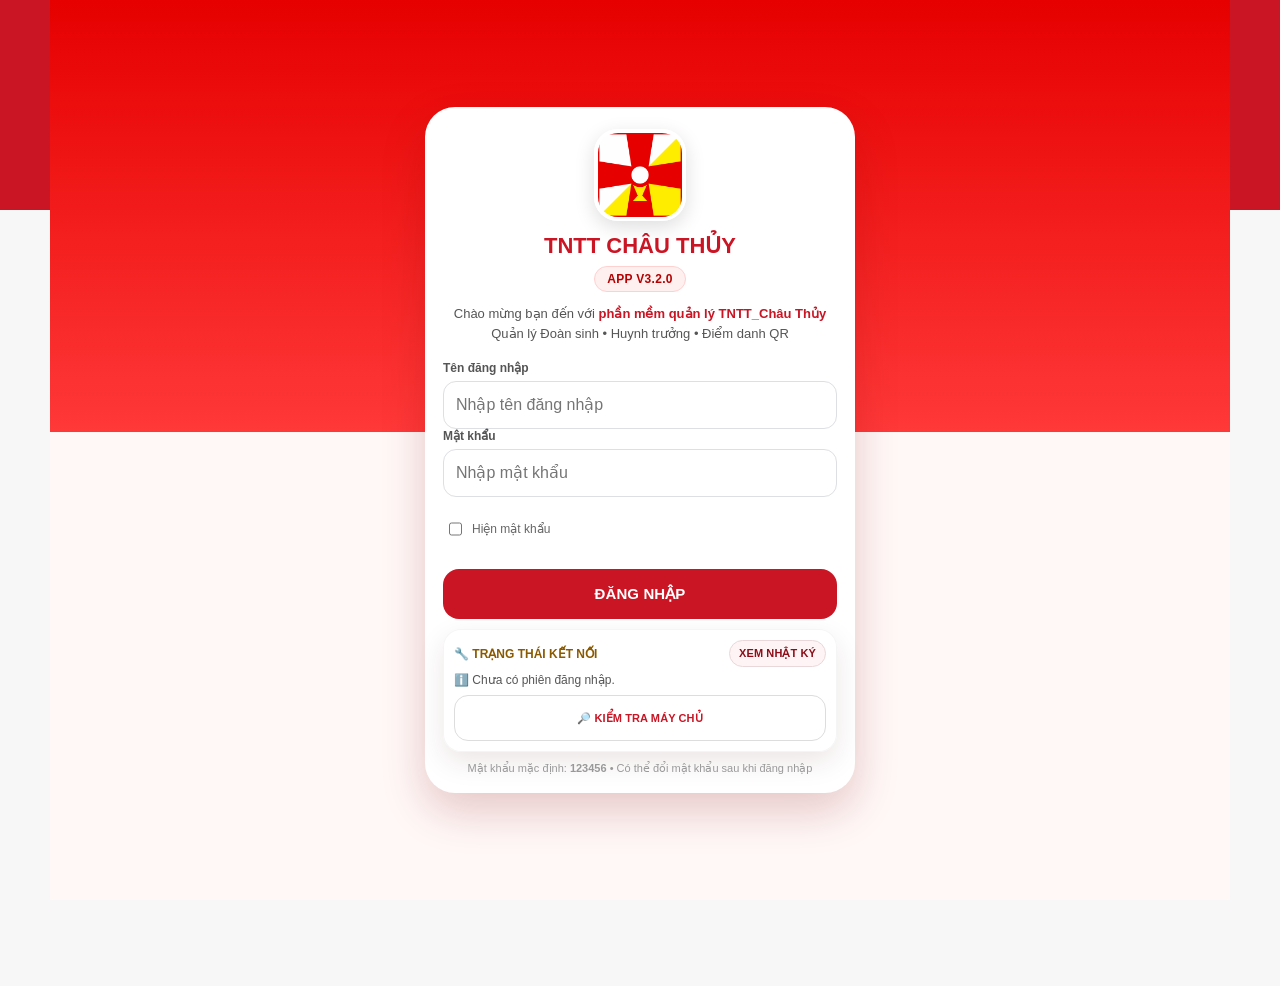
==== commit a5640e9c: "v3" ====
--- a/index.html
+++ b/index.html
@@ -1,8 +1,9 @@
 <!doctype html><html lang="vi"><head><meta charset="utf-8"><meta name="viewport" content="width=device-width,initial-scale=1,viewport-fit=cover,user-scalable=no"><meta name="theme-color" content="#e60000"><title>TNTT Châu Thủy</title>
+<script src="./config.js"></script>
 
 <style>
 :root{--red:#e60000;--red2:#ff2626;--red3:#b90000;--yellow:#ffe500;--cream:#fff8f5;--ink:#222;--muted:#777;--line:#f0dddd;--green:#18a957;--danger:#d71919;--shadow:0 8px 26px rgba(126,0,0,.12);--radius:20px}
-*{box-sizing:border-box}html{background:#f6f6f6}body{margin:0;background:linear-gradient(180deg,#e60000 0 330px,#fff8f7 330px);font-family:Arial,Helvetica,sans-serif;color:var(--ink);padding-bottom:86px;-webkit-tap-highlight-color:transparent}.app{max-width:1180px;margin:auto}.hidden{display:none!important}button,input,select{font:inherit}button{border:0;border-radius:14px;padding:12px 15px;background:var(--red);color:#fff;font-weight:800;cursor:pointer;transition:.15s}button:active{transform:scale(.98)}button.secondary{background:#f3f3f3;color:#444}button.outline{background:#fff;color:var(--red);border:1px solid #ffb2b2}button.full{width:100%;margin-top:8px}.top{padding:18px 18px 12px;color:#fff}.brand{display:flex;align-items:center;gap:12px}.logo{width:64px;height:64px;border-radius:18px;background:#fff;object-fit:cover;border:2px solid #fff;box-shadow:0 5px 16px #90000044}.brand-title{font-size:27px;font-weight:900;line-height:1}.brand-sub{font-size:15px;margin-top:5px;font-weight:700}.hero-chibi{font-size:56px;margin-left:auto;filter:drop-shadow(0 5px 3px #7003)}.profile{margin:4px 18px 0;background:#fff;border-radius:24px;padding:13px 15px;display:flex;align-items:center;gap:13px;box-shadow:var(--shadow);min-height:86px}.avatar{width:68px;height:68px;border-radius:50%;object-fit:cover;background:#ffeaea;border:3px solid #ffd1d1}.profile h2{font-size:19px;margin:2px 0;color:var(--red)}.profile .hello{font-size:12px;color:#777}.pill{display:inline-block;background:#ffe9e9;color:var(--red);border-radius:20px;padding:6px 10px;font-size:11px;font-weight:800;margin-top:4px}.profile-arrow{font-size:32px;color:var(--red);margin-left:auto}.leader-strip{margin:8px 18px 0;background:linear-gradient(135deg,#fff,#fff5f5);border-radius:20px;padding:9px 12px;box-shadow:var(--shadow);display:flex;align-items:center;gap:10px;border:1px solid #ffdede}.leader-strip .leader-avatars{display:flex;align-items:center}.leader-strip .leader-avatars img{width:42px;height:42px;border-radius:50%;object-fit:cover;border:2px solid #fff;margin-left:-7px;background:#ffeaea}.leader-strip .leader-avatars img:first-child{margin-left:0}.leader-strip .leader-info{min-width:0;flex:1}.leader-strip .leader-title{font-size:10px;color:#888;font-weight:800}.leader-strip .leader-name{font-size:13px;font-weight:900;color:var(--red);white-space:nowrap;overflow:hidden;text-overflow:ellipsis}.leader-strip .leader-role{font-size:10px;color:#666;margin-top:2px}.greeting-note{font-size:12px;color:#555;margin-top:5px;line-height:1.35}.greeting-note b{color:var(--red)}.content{padding:12px 18px}.quick-nav{display:grid;grid-template-columns:repeat(5,1fr);gap:10px;background:#fff;border-radius:24px;padding:10px;box-shadow:var(--shadow);margin:0 0 13px}.quick{background:#fff5f5;border-radius:18px;padding:11px 7px;text-align:center;color:#333;min-height:80px}.quick .qico{display:block;font-size:30px;line-height:1.05;margin-bottom:6px}.quick b{font-size:12px}.quick.active{background:#ffe4e4;color:var(--red)}.stats{display:grid;grid-template-columns:repeat(4,1fr);gap:10px}.stat{background:#fff;border-radius:18px;padding:14px;box-shadow:var(--shadow);text-align:center}.stat b{display:block;color:var(--red);font-size:28px;margin-top:4px}.stat span{font-size:12px;color:var(--muted);font-weight:700}.card{background:#fff;border-radius:var(--radius);padding:15px;box-shadow:var(--shadow);margin:10px 0;border:1px solid #ffecec}.card h2{font-size:18px;margin:0 0 12px;color:var(--red)}.grid2{display:grid;grid-template-columns:repeat(3,1fr);gap:10px}.tile{border:0;border-radius:18px;background:#fff;padding:15px 12px;text-align:left;box-shadow:var(--shadow);font-weight:800;min-height:108px}.tile .ico{font-size:32px;display:block;margin-bottom:8px}.tile small{display:block;color:var(--muted);font-weight:500;margin-top:5px;line-height:1.35}.tile.red{background:#fff0f0}.tile.yellow{background:#fff9df}.tile.green{background:#effcf5}.tile.blue{background:#eef7ff}.tile.purple{background:#f7f0ff}.add-actions{display:grid;grid-template-columns:repeat(2,1fr);gap:12px;margin:12px 0}.leader-add-card{border:2px solid #ffb0b0;background:linear-gradient(180deg,#fff,#fff5f5)}.leader-add-title{font-size:18px;font-weight:900;color:var(--red);text-align:center;margin-bottom:6px}.leader-add-card .add-actions{margin-bottom:0}.add-big{min-height:110px;border-radius:22px!important;font-size:15px!important;box-shadow:0 8px 18px #8b000033!important;display:flex;flex-direction:column;align-items:center;justify-content:center;gap:7px}.add-big .add-ico{font-size:38px;line-height:1}.add-big.ds{background:linear-gradient(135deg,#e60000,#ff4545)}.add-big.ht{background:linear-gradient(135deg,#f0b400,#ffd84d);color:#5a3a00}.industry-lock{background:#fff1f1;border:1px solid #ffd1d1;border-radius:12px;padding:9px 11px;font-size:12px;font-weight:800;color:#b40000;margin:8px 0}@media(max-width:700px){.add-actions{grid-template-columns:1fr 1fr;gap:9px}.add-big{min-height:105px;padding:10px 6px}.add-big .add-ico{font-size:34px}}.field label{font-size:12px;font-weight:800;color:#555;display:block;margin-bottom:5px}.field input,.field select{width:100%;padding:12px;border:1px solid #ddd;border-radius:13px;background:#fff;outline:none}.field input:focus,.field select:focus{border-color:#ff8b8b;box-shadow:0 0 0 3px #ffe0e0}.member{display:flex;gap:10px;align-items:center;padding:11px 0;border-bottom:1px solid var(--line)}.member:last-child{border-bottom:0}.member .info{flex:1;min-width:0}.member .name{font-weight:900}.member .meta{font-size:11px;color:var(--muted);margin-top:4px}.member img{width:52px;height:52px;border-radius:50%;object-fit:cover;background:#eee}.member-actions{display:flex;gap:5px}.member-actions button{width:auto;padding:9px;font-size:12px}.tabs{display:flex;gap:7px;overflow:auto;padding:3px 0 8px;position:sticky;top:0;background:#fff;z-index:4}.tabs button{white-space:nowrap;font-size:12px;padding:9px 12px}.msg{padding:11px;border-radius:12px;background:#fff3f3;color:#b40000;margin:8px 0}.empty{text-align:center;color:#888;padding:25px}.qrbox{text-align:center}.qrbox #qr{display:flex;justify-content:center;margin:15px 0}.qrbox img{border:10px solid white;box-shadow:0 4px 18px #0002}.scanner{border-radius:18px;overflow:hidden;background:#111;min-height:280px}.result{padding:14px;border-radius:14px;background:#edfff5;color:#08753b;font-weight:800;margin-top:10px}.pagebar{display:flex;align-items:center;gap:7px;position:sticky;top:0;z-index:8;background:#fff8f7;padding:4px 0 10px}.pagebar .ptitle{flex:1;font-size:18px;font-weight:900;color:var(--red)}.pagebar button{padding:9px 10px;font-size:11px;border-radius:12px}.admin-hero{background:linear-gradient(135deg,#c80000,#f32828);color:#fff;border-radius:22px;padding:18px;box-shadow:var(--shadow);margin:5px 0 12px}.admin-hero h2{margin:0 0 5px;font-size:21px}.admin-hero p{margin:0;opacity:.92;font-size:12px}.industry-grid{display:grid;grid-template-columns:repeat(2,1fr);gap:10px}.industry-card{background:#fff;border-radius:19px;padding:14px;box-shadow:var(--shadow);border:1px solid #ffe1e1;text-align:left}.industry-card .ic-top{display:flex;justify-content:space-between;align-items:center}.industry-card .ic-name{font-size:16px;font-weight:900;color:var(--red)}.industry-card .ic-total{font-size:27px;font-weight:900;color:#222;margin:8px 0}.mini-stats{display:grid;grid-template-columns:repeat(3,1fr);gap:5px}.mini-stats span{font-size:10px;color:#777}.mini-stats b{display:block;font-size:14px}.rate{margin-top:8px;height:7px;border-radius:9px;background:#eee;overflow:hidden}.rate i{display:block;height:100%;background:var(--green)}.danger{color:var(--danger)}.hero{background:linear-gradient(135deg,#e60000,#ff3a3a);color:#fff;border-radius:20px;padding:16px;box-shadow:var(--shadow);margin:10px 0}.hero h2{color:#fff;margin:0 0 5px}.badge{display:inline-block;border-radius:12px;padding:4px 7px;background:#eee;font-size:10px;font-weight:800}.badge.red{background:#ffe2e2;color:#b40000}.badge.green{background:#ddf8e9;color:#08753b}.table{width:100%;border-collapse:collapse;font-size:12px}.table th,.table td{padding:8px;border-bottom:1px solid #eee;text-align:left}.bottom{position:fixed;bottom:0;left:50%;transform:translateX(-50%);width:min(1180px,100%);height:76px;background:var(--red);display:flex;justify-content:space-around;align-items:center;z-index:20;box-shadow:0 -5px 20px #0002;border-radius:20px 20px 0 0}.bottom button{background:transparent;color:#fff;padding:5px 10px;font-size:10px;min-width:70px}.bottom .scan{background:var(--red);color:#fff;width:66px;height:66px;border-radius:50%;margin-top:-28px;font-size:26px;border:5px solid #fff;box-shadow:0 5px 15px #77000055}.bottom .navlabel{font-weight:800}.login-wrap{min-height:100vh;display:flex;align-items:center;justify-content:center;padding:14px;background:linear-gradient(180deg,#e60000,#ff3838 48%,#fff8f7 48%)}.login-card{width:100%;max-width:430px;background:#fff;border-radius:30px;padding:22px 18px 18px;box-shadow:0 18px 45px #7d000033}.login-logo{display:block;width:92px;height:92px;border-radius:24px;object-fit:cover;margin:0 auto 12px;border:4px solid #fff;box-shadow:0 6px 20px #0002}.login-title{text-align:center;color:var(--red);font-size:22px;font-weight:900;margin:0}.login-welcome{text-align:center;color:#555;font-size:13px;line-height:1.5;margin:7px 4px 18px}.login-welcome b{color:var(--red)}.login-sub{text-align:center;color:#999;font-size:11px;margin-top:10px}.login-input{height:48px;font-size:16px}.login-btn{height:50px;border-radius:16px;font-size:15px}.showpass{display:flex;align-items:center;gap:7px;font-size:12px;color:#666;margin:6px 2px}.showpass input{width:auto}.att-row-actions{display:flex;flex-wrap:wrap;gap:5px}.att-row-actions button{padding:7px 8px;font-size:10px;border-radius:10px}.att-present-mini{background:#1aa35b}.att-absent-mini{background:#d71920}.att-qr-mini{background:#555}.manual-att-card{background:#fff8e8;border:2px solid #ffd56a;border-radius:16px;padding:12px;margin:10px 0}.att-buttons{display:grid;grid-template-columns:1fr 1fr;gap:8px;margin-top:9px}.att-present{background:#1aa35b}.att-absent{background:#d71920}.att-permit{background:#1aa35b}.att-unpermit{background:#d71920}.table-wrap{overflow:auto}.attendance-table{min-width:760px}.attendance-table td,.attendance-table th{vertical-align:middle}.att-photo{width:56px;height:56px;border-radius:50%;object-fit:cover}.today-date{font-weight:900;color:#b40000;margin:-4px 0 10px}.table-wrap+.empty{padding:20px}.print-only{display:none}@media print{body{background:#fff;padding:0}.bottom,.pagebar button,.no-print{display:none!important}.print-only{display:block}.content{padding:0}.card{box-shadow:none}.app{max-width:none}}@media(max-width:700px){body{background:linear-gradient(180deg,#e60000 0 250px,#fff8f7 250px);padding-bottom:84px}.top{padding:14px 14px 10px}.brand{gap:9px}.logo{width:52px;height:52px;border-radius:15px}.brand-title{font-size:21px}.brand-sub{font-size:12px}.hero-chibi{font-size:42px}.profile{margin:3px 14px 0;padding:11px 12px;min-height:78px}.leader-strip{margin:7px 14px 0;padding:8px 10px}.avatar{width:58px;height:58px}.profile h2{font-size:17px}.content{padding:10px 12px}.quick-nav{display:flex;overflow-x:auto;border-radius:20px;padding:8px;gap:8px}.quick{min-width:92px;min-height:75px;padding:9px 5px}.quick .qico{font-size:27px}.quick b{font-size:11px}.stats{grid-template-columns:repeat(2,1fr)}.grid2{grid-template-columns:repeat(2,1fr)}.industry-grid{grid-template-columns:1fr}.bottom{height:72px;border-radius:18px 18px 0 0}.bottom button{min-width:58px;font-size:9px}.bottom .scan{width:62px;height:62px}.card{padding:13px;border-radius:18px}.admin-hero{border-radius:18px}.brand-title{white-space:nowrap}}
+*{box-sizing:border-box}html{background:#f6f6f6}body{margin:0;background:linear-gradient(180deg,#e60000 0 330px,#fff8f7 330px);font-family:Arial,Helvetica,sans-serif;color:var(--ink);padding-bottom:86px;-webkit-tap-highlight-color:transparent}.app{max-width:1180px;margin:auto}.hidden{display:none!important}button,input,select{font:inherit}button{border:0;border-radius:14px;padding:12px 15px;background:var(--red);color:#fff;font-weight:800;cursor:pointer;transition:.15s}button:active{transform:scale(.98)}button.secondary{background:#f3f3f3;color:#444}button.outline{background:#fff;color:var(--red);border:1px solid #ffb2b2}button.full{width:100%;margin-top:8px}.top{padding:18px 18px 12px;color:#fff}.brand{display:flex;align-items:center;gap:12px}.logo{width:64px;height:64px;border-radius:18px;background:#fff;object-fit:cover;border:2px solid #fff;box-shadow:0 5px 16px #90000044}.brand-title{font-size:27px;font-weight:900;line-height:1}.brand-sub{font-size:15px;margin-top:5px;font-weight:700}.hero-chibi{font-size:56px;margin-left:auto;filter:drop-shadow(0 5px 3px #7003)}.profile{margin:4px 18px 0;background:#fff;border-radius:24px;padding:13px 15px;display:flex;align-items:center;gap:13px;box-shadow:var(--shadow);min-height:86px}.avatar{width:68px;height:68px;border-radius:50%;object-fit:cover;background:#ffeaea;border:3px solid #ffd1d1}.profile h2{font-size:19px;margin:2px 0;color:var(--red)}.profile .hello{font-size:12px;color:#777}.pill{display:inline-block;background:#ffe9e9;color:var(--red);border-radius:20px;padding:6px 10px;font-size:11px;font-weight:800;margin-top:4px}.profile-arrow{font-size:32px;color:var(--red);margin-left:auto}.leader-strip{margin:8px 18px 0;background:linear-gradient(135deg,#fff,#fff5f5);border-radius:20px;padding:9px 12px;box-shadow:var(--shadow);display:flex;align-items:center;gap:10px;border:1px solid #ffdede}.leader-strip .leader-avatars{display:flex;align-items:center}.leader-strip .leader-avatars img{width:42px;height:42px;border-radius:50%;object-fit:cover;border:2px solid #fff;margin-left:-7px;background:#ffeaea}.leader-strip .leader-avatars img:first-child{margin-left:0}.leader-strip .leader-info{min-width:0;flex:1}.leader-strip .leader-title{font-size:10px;color:#888;font-weight:800}.leader-strip .leader-name{font-size:13px;font-weight:900;color:var(--red);white-space:nowrap;overflow:hidden;text-overflow:ellipsis}.leader-strip .leader-role{font-size:10px;color:#666;margin-top:2px}.greeting-note{font-size:12px;color:#555;margin-top:5px;line-height:1.35}.greeting-note b{color:var(--red)}.content{padding:12px 18px}.quick-nav{display:grid;grid-template-columns:repeat(5,1fr);gap:10px;background:#fff;border-radius:24px;padding:10px;box-shadow:var(--shadow);margin:0 0 13px}.quick{background:#fff5f5;border-radius:18px;padding:11px 7px;text-align:center;color:#333;min-height:80px}.quick .qico{display:block;font-size:30px;line-height:1.05;margin-bottom:6px}.quick b{font-size:12px}.quick.active{background:#ffe4e4;color:var(--red)}.stats{display:grid;grid-template-columns:repeat(4,1fr);gap:10px}.stat{background:#fff;border-radius:18px;padding:14px;box-shadow:var(--shadow);text-align:center}.stat b{display:block;color:var(--red);font-size:28px;margin-top:4px}.stat span{font-size:12px;color:var(--muted);font-weight:700}.card{background:#fff;border-radius:var(--radius);padding:15px;box-shadow:var(--shadow);margin:10px 0;border:1px solid #ffecec}.card h2{font-size:18px;margin:0 0 12px;color:var(--red)}.grid2{display:grid;grid-template-columns:repeat(3,1fr);gap:10px}.tile{border:0;border-radius:18px;background:#fff;padding:15px 12px;text-align:left;box-shadow:var(--shadow);font-weight:800;min-height:108px}.tile .ico{font-size:32px;display:block;margin-bottom:8px}.tile small{display:block;color:var(--muted);font-weight:500;margin-top:5px;line-height:1.35}.tile.red{background:#fff0f0}.tile.yellow{background:#fff9df}.tile.green{background:#effcf5}.tile.blue{background:#eef7ff}.tile.purple{background:#f7f0ff}.add-actions{display:grid;grid-template-columns:repeat(2,1fr);gap:12px;margin:12px 0}.leader-add-card{border:2px solid #ffb0b0;background:linear-gradient(180deg,#fff,#fff5f5)}.leader-add-title{font-size:18px;font-weight:900;color:var(--red);text-align:center;margin-bottom:6px}.leader-add-card .add-actions{margin-bottom:0}.add-big{min-height:110px;border-radius:22px!important;font-size:15px!important;box-shadow:0 8px 18px #8b000033!important;display:flex;flex-direction:column;align-items:center;justify-content:center;gap:7px}.add-big .add-ico{font-size:38px;line-height:1}.add-big.ds{background:linear-gradient(135deg,#e60000,#ff4545)}.add-big.ht{background:linear-gradient(135deg,#f0b400,#ffd84d);color:#5a3a00}.industry-lock{background:#fff1f1;border:1px solid #ffd1d1;border-radius:12px;padding:9px 11px;font-size:12px;font-weight:800;color:#b40000;margin:8px 0}@media(max-width:700px){.add-actions{grid-template-columns:1fr 1fr;gap:9px}.add-big{min-height:105px;padding:10px 6px}.add-big .add-ico{font-size:34px}}.field label{font-size:12px;font-weight:800;color:#555;display:block;margin-bottom:5px}.field input,.field select{width:100%;padding:12px;border:1px solid #ddd;border-radius:13px;background:#fff;outline:none}.field input:focus,.field select:focus{border-color:#ff8b8b;box-shadow:0 0 0 3px #ffe0e0}.member{display:flex;gap:10px;align-items:center;padding:11px 0;border-bottom:1px solid var(--line)}.member:last-child{border-bottom:0}.member .info{flex:1;min-width:0}.member .name{font-weight:900}.member .meta{font-size:11px;color:var(--muted);margin-top:4px}.member img{width:52px;height:52px;border-radius:50%;object-fit:cover;background:#eee}.member-actions{display:flex;gap:5px}.member-actions button{width:auto;padding:9px;font-size:12px}.tabs{display:flex;gap:7px;overflow:auto;padding:3px 0 8px;position:sticky;top:0;background:#fff;z-index:4}.tabs button{white-space:nowrap;font-size:12px;padding:9px 12px}.msg{padding:11px;border-radius:12px;background:#fff3f3;color:#b40000;margin:8px 0}.empty{text-align:center;color:#888;padding:25px}.qrbox{text-align:center}.qrbox #qr{display:flex;justify-content:center;margin:15px 0}.qrbox img{border:10px solid white;box-shadow:0 4px 18px #0002}.scanner{border-radius:18px;overflow:hidden;background:#111;min-height:280px}.result{padding:14px;border-radius:14px;background:#edfff5;color:#08753b;font-weight:800;margin-top:10px}.pagebar{display:flex;align-items:center;gap:7px;position:sticky;top:0;z-index:8;background:#fff8f7;padding:4px 0 10px}.pagebar .ptitle{flex:1;font-size:18px;font-weight:900;color:var(--red)}.pagebar button{padding:9px 10px;font-size:11px;border-radius:12px}.admin-hero{background:linear-gradient(135deg,#c80000,#f32828);color:#fff;border-radius:22px;padding:18px;box-shadow:var(--shadow);margin:5px 0 12px}.admin-hero h2{margin:0 0 5px;font-size:21px}.admin-hero p{margin:0;opacity:.92;font-size:12px}.industry-grid{display:grid;grid-template-columns:repeat(2,1fr);gap:10px}.industry-card{background:#fff;border-radius:19px;padding:14px;box-shadow:var(--shadow);border:1px solid #ffe1e1;text-align:left}.industry-card .ic-top{display:flex;justify-content:space-between;align-items:center}.industry-card .ic-name{font-size:16px;font-weight:900;color:var(--red)}.industry-card .ic-total{font-size:27px;font-weight:900;color:#222;margin:8px 0}.mini-stats{display:grid;grid-template-columns:repeat(3,1fr);gap:5px}.mini-stats span{font-size:10px;color:#777}.mini-stats b{display:block;font-size:14px}.rate{margin-top:8px;height:7px;border-radius:9px;background:#eee;overflow:hidden}.rate i{display:block;height:100%;background:var(--green)}.danger{color:var(--danger)}.hero{background:linear-gradient(135deg,#e60000,#ff3a3a);color:#fff;border-radius:20px;padding:16px;box-shadow:var(--shadow);margin:10px 0}.hero h2{color:#fff;margin:0 0 5px}.badge{display:inline-block;border-radius:12px;padding:4px 7px;background:#eee;font-size:10px;font-weight:800}.badge.red{background:#ffe2e2;color:#b40000}.badge.green{background:#ddf8e9;color:#08753b}.table{width:100%;border-collapse:collapse;font-size:12px}.table th,.table td{padding:8px;border-bottom:1px solid #eee;text-align:left}.bottom{position:fixed;bottom:0;left:50%;transform:translateX(-50%);width:min(1180px,100%);height:76px;background:var(--red);display:flex;justify-content:space-around;align-items:center;z-index:20;box-shadow:0 -5px 20px #0002;border-radius:20px 20px 0 0}.bottom button{background:transparent;color:#fff;padding:5px 10px;font-size:10px;min-width:70px}.bottom .scan{background:var(--red);color:#fff;width:66px;height:66px;border-radius:50%;margin-top:-28px;font-size:26px;border:5px solid #fff;box-shadow:0 5px 15px #77000055}.bottom .navlabel{font-weight:800}.login-wrap{min-height:100vh;display:flex;align-items:center;justify-content:center;padding:14px;background:linear-gradient(180deg,#e60000,#ff3838 48%,#fff8f7 48%)}.login-card{width:100%;max-width:430px;background:#fff;border-radius:30px;padding:22px 18px 18px;box-shadow:0 18px 45px #7d000033}.login-logo{display:block;width:92px;height:92px;border-radius:24px;object-fit:cover;margin:0 auto 12px;border:4px solid #fff;box-shadow:0 6px 20px #0002}.login-title{text-align:center;color:var(--red);font-size:22px;font-weight:900;margin:0}.app-version{text-align:center;color:#b40000;background:#fff0f0;border:1px solid #ffd0d0;border-radius:999px;display:table;margin:7px auto 12px;padding:5px 12px;font-size:12px;font-weight:900;letter-spacing:.3px}.login-welcome{text-align:center;color:#555;font-size:13px;line-height:1.5;margin:7px 4px 18px}.login-welcome b{color:var(--red)}.login-sub{text-align:center;color:#999;font-size:11px;margin-top:10px}.login-input{height:48px;font-size:16px}.login-btn{height:50px;border-radius:16px;font-size:15px}.showpass{display:flex;align-items:center;gap:7px;font-size:12px;color:#666;margin:6px 2px}.showpass input{width:auto}.att-row-actions{display:flex;flex-wrap:wrap;gap:5px}.att-row-actions button{padding:7px 8px;font-size:10px;border-radius:10px}.att-present-mini{background:#1aa35b}.att-absent-mini{background:#d71920}.att-qr-mini{background:#555}.manual-att-card{background:#fff8e8;border:2px solid #ffd56a;border-radius:16px;padding:12px;margin:10px 0}.att-buttons{display:grid;grid-template-columns:1fr 1fr;gap:8px;margin-top:9px}.att-present{background:#1aa35b}.att-absent{background:#d71920}.att-permit{background:#1aa35b}.att-unpermit{background:#d71920}.table-wrap{overflow:auto}.attendance-table{min-width:760px}.attendance-table td,.attendance-table th{vertical-align:middle}.att-photo{width:56px;height:56px;border-radius:50%;object-fit:cover}.today-date{font-weight:900;color:#b40000;margin:-4px 0 10px}.table-wrap+.empty{padding:20px}.print-only{display:none}@media print{body{background:#fff;padding:0}.bottom,.pagebar button,.no-print{display:none!important}.print-only{display:block}.content{padding:0}.card{box-shadow:none}.app{max-width:none}}@media(max-width:700px){body{background:linear-gradient(180deg,#e60000 0 250px,#fff8f7 250px);padding-bottom:84px}.top{padding:14px 14px 10px}.brand{gap:9px}.logo{width:52px;height:52px;border-radius:15px}.brand-title{font-size:21px}.brand-sub{font-size:12px}.hero-chibi{font-size:42px}.profile{margin:3px 14px 0;padding:11px 12px;min-height:78px}.leader-strip{margin:7px 14px 0;padding:8px 10px}.avatar{width:58px;height:58px}.profile h2{font-size:17px}.content{padding:10px 12px}.quick-nav{display:flex;overflow-x:auto;border-radius:20px;padding:8px;gap:8px}.quick{min-width:92px;min-height:75px;padding:9px 5px}.quick .qico{font-size:27px}.quick b{font-size:11px}.stats{grid-template-columns:repeat(2,1fr)}.grid2{grid-template-columns:repeat(2,1fr)}.industry-grid{grid-template-columns:1fr}.bottom{height:72px;border-radius:18px 18px 0 0}.bottom button{min-width:58px;font-size:9px}.bottom .scan{width:62px;height:62px}.card{padding:13px;border-radius:18px}.admin-hero{border-radius:18px}.brand-title{white-space:nowrap}}
 
 .today-date{font-size:15px;font-weight:800;color:#c90000;text-align:center;margin:-4px 0 14px}.att-confirm{margin-top:12px;padding:12px;border:1px solid #eee;border-radius:16px;background:#fff}.att-person{display:flex;align-items:center;gap:12px;margin-bottom:12px}.att-person small{display:block;color:#777;margin-top:4px}.att-photo{width:58px;height:58px;border-radius:50%;object-fit:cover;border:2px solid #e00000}.att-buttons{display:grid;grid-template-columns:1fr 1fr;gap:10px}.att-buttons button{border:0;border-radius:12px;padding:14px 8px;font-weight:800}.att-present{background:#dcf8e8;color:#08763c}.att-absent{background:#ffe3e3;color:#c00000}.att-permit{background:#e6f7ed;color:#08763c}.att-unpermit{background:#ffe8e8;color:#c00000}.att-confirm textarea{width:100%;min-height:80px;margin:8px 0;border:1px solid #ddd;border-radius:10px;padding:10px}.hidden{display:none!important}
 
@@ -84,13 +85,23 @@
   <div id="login" class="login-wrap">
     <div class="login-card">
       <img id="loginLogo" class="login-logo" alt="Logo TNTT">
-      <h1 class="login-title">TNTT CHÂU THỦY</h1>
+      <h1 class="login-title">TNTT CHÂU THỦY</h1><div id="appVersion" class="app-version">APP V3.2.0</div>
       <div class="login-welcome">Chào mừng bạn đến với <b>phần mềm quản lý TNTT_Châu Thủy</b><br>Quản lý Đoàn sinh • Huynh trưởng • Điểm danh QR</div>
       <div class="field"><label>Tên đăng nhập</label><input id="u" class="login-input" autocomplete="username" placeholder="Nhập tên đăng nhập"></div>
       <div class="field"><label>Mật khẩu</label><input id="p" class="login-input" type="password" autocomplete="current-password" placeholder="Nhập mật khẩu"></div>
       <label class="showpass"><input id="showPass" type="checkbox" onchange="togglePass()"> Hiện mật khẩu</label>
       <button class="full login-btn" onclick="login()">ĐĂNG NHẬP</button>
+      <button id="installBtn" class="outline full hidden" type="button">📲 CÀI ĐẶT ỨNG DỤNG</button>
       <div id="lm" class="msg hidden"></div>
+      <div class="card" style="margin-top:10px;padding:10px;background:#fffaf0;border:1px solid #ffd98a">
+        <div style="display:flex;align-items:center;gap:8px;justify-content:space-between">
+          <b style="font-size:12px;color:#8a5a00">🔧 TRẠNG THÁI KẾT NỐI</b>
+          <button type="button" class="secondary" style="padding:6px 9px;font-size:11px" onclick="toggleDiag()">XEM NHẬT KÝ</button>
+        </div>
+        <div id="diagStatus" style="font-size:12px;color:#555;margin-top:6px">Chưa kiểm tra máy chủ.</div>
+        <pre id="diagLog" class="hidden" style="white-space:pre-wrap;max-height:180px;overflow:auto;font-size:10px;line-height:1.45;margin:8px 0 0;background:#111;color:#eee;padding:9px;border-radius:10px"></pre>
+        <button type="button" class="outline full" style="font-size:11px" onclick="healthCheck()">🔎 KIỂM TRA MÁY CHỦ</button>
+      </div>
       <div class="login-sub">Mật khẩu mặc định: <b>123456</b> • Có thể đổi mật khẩu sau khi đăng nhập</div>
     </div>
   </div>
@@ -126,37 +137,18 @@
 </nav>
 <div id="modal" class="hidden"></div>
 <script>
-const LOGO='assets/logo.png';let token='',FD=null,allMembers={ds:[],ht:[]},scannerObj=null;const $=id=>document.getElementById(id);const screenEl=$('screen');function esc(v){return String(v??'').replace(/[&<>'"]/g,s=>({'&':'&amp;','<':'&lt;','>':'&gt;',"'":'&#39;','"':'&quot;'}[s]))}const API_URL='https://script.google.com/macros/s/AKfycbyAZ0BdDGRlEBVzNPlbtOlIAwwzRTYig-sbZiVe91LDtkt92O3G5VAzqrnouqigN4k/exec';
-const API_CHANNEL='TNTT_PWA_API_V3';
-const API_PENDING=new Map();
-let API_SEQ=0;
-window.addEventListener('message',e=>{
-  const d=e.data||{};
-  if(d.channel!==API_CHANNEL || !d.id) return;
-  const p=API_PENDING.get(d.id);
-  if(!p) return;
-  if(e.source!==p.iframe.contentWindow) return;
-  API_PENDING.delete(d.id);
-  try{p.iframe.remove();p.form.remove()}catch(_){ }
-  if(d.ok)p.resolve(d.data);else p.reject(new Error(d.error||'Lỗi máy chủ'));
-});
-function call(fn,...args){
-  return new Promise((resolve,reject)=>{
-    const id='r'+Date.now().toString(36)+'_'+(++API_SEQ);
-    const iframe=document.createElement('iframe');
-    iframe.name='tntt_api_'+id; iframe.style.display='none'; iframe.setAttribute('aria-hidden','true');
-    const form=document.createElement('form');
-    form.method='POST'; form.action=API_URL; form.target=iframe.name; form.style.display='none';
-    const payload=document.createElement('input'); payload.type='hidden'; payload.name='payload';
-    payload.value=JSON.stringify({id,fn,args}); form.appendChild(payload);
-    document.body.appendChild(iframe); document.body.appendChild(form);
-    API_PENDING.set(id,{resolve,reject,iframe,form});
-    try{form.submit()}catch(e){API_PENDING.delete(id);iframe.remove();form.remove();reject(e)}
-    setTimeout(()=>{if(API_PENDING.has(id)){API_PENDING.delete(id);iframe.remove();form.remove();reject(new Error('Hết thời gian kết nối máy chủ'))}},45000);
-  });
-}function setLogo(){['logo','loginLogo'].forEach(id=>$(id).src=LOGO)}
-function togglePass(){const p=$('p');if(p)p.type=$('showPass')?.checked?'text':'password'}
-async function login(){try{const r=await call('login',{tenDangNhap:$('u').value,matKhau:$('p').value});token=r.token;sessionStorage.tnttToken=token;sessionStorage.tnttGreeting='';await start(r.user)}catch(e){$('lm').textContent=e.message||e;$('lm').classList.remove('hidden')}}async function start(user){$('login').classList.add('hidden');$('app').classList.remove('hidden');$('bottom').classList.remove('hidden');setLogo();await refresh();if($('quickDoi'))$('quickDoi').classList.toggle('hidden',FD?.user?.VAI_TRO!=='TRUONG_NGANH');home()}async function auto(){const t=sessionStorage.getItem('tnttToken');if(!t){token='';return}try{token=t;await call('dashboard',token);await start(null)}catch(e){sessionStorage.removeItem('tnttToken');token=''}}const GREETINGS={TRUONG_NGANH:[
+const LOGO='assets/logo.png';function renderAppVersion(){const v=(window.TNTT_APP_VERSION_LABEL||'V3.2.0');const el=document.getElementById('appVersion');if(el)el.textContent='APP '+v;document.title='TNTT Châu Thủy · APP '+v;}renderAppVersion();let token='',FD=null,allMembers={ds:[],ht:[]},scannerObj=null;const $=id=>document.getElementById(id);const screenEl=$('screen');function esc(v){return String(v??'').replace(/[&<>'"]/g,s=>({'&':'&amp;','<':'&lt;','>':'&gt;',"'":'&#39;','"':'&quot;'}[s]))}const API_URL='https://script.google.com/macros/s/AKfycbyAZ0BdDGRlEBVzNPlbtOlIAwwzRTYig-sbZiVe91LDtkt92O3G5VAzqrnouqigN4k/exec';
+const API_CHANNEL='TNTT_PWA_API_V32';const API_PENDING=new Map();let API_SEQ=0;let DIAG=[];
+function diag(msg){const t=new Date().toLocaleTimeString();DIAG.push('['+t+'] '+msg);if(DIAG.length>80)DIAG.shift();const el=$('diagLog');if(el)el.textContent=DIAG.join('\n');const st=$('diagStatus');if(st)st.textContent=msg;console.log('[TNTT]',msg)}
+function toggleDiag(){const el=$('diagLog');if(el)el.classList.toggle('hidden')}
+function healthCheck(){return new Promise((resolve)=>{const cb='tnttHealth_'+Date.now();window[cb]=(d)=>{diag('✅ Máy chủ phản hồi: '+JSON.stringify(d));cleanup();resolve(d)};const s=document.createElement('script');s.src=API_URL+'?health=1&callback='+cb+'&_='+Date.now();s.onerror=()=>{diag('❌ Không tải được health endpoint. Có thể Apps Script chưa deploy phiên bản API mới.');cleanup();resolve(null)};document.body.appendChild(s);function cleanup(){try{s.remove();delete window[cb]}catch(_){}}setTimeout(()=>{if(window[cb]){diag('⏱ Health timeout: không nhận phản hồi từ Apps Script.');cleanup();resolve(null)}},12000)})}
+window.addEventListener('message',e=>{const d=e.data||{};if(d.channel!==API_CHANNEL||!d.id)return;const p=API_PENDING.get(d.id);if(!p)return;API_PENDING.delete(d.id);try{p.iframe.remove();p.form.remove()}catch(_){}diag('📥 '+p.fn+' → '+(d.ok?'THÀNH CÔNG':'LỖI: '+(d.error||'không rõ')));if(d.ok)p.resolve(d.data);else p.reject(new Error(d.error||'Lỗi máy chủ'))});
+function call(fn,...args){return new Promise((resolve,reject)=>{const id='r'+Date.now().toString(36)+'_'+(++API_SEQ);diag('📤 Gửi '+fn+' (#'+id+')');const iframe=document.createElement('iframe');iframe.name='tntt_api_'+id;iframe.style.display='none';iframe.setAttribute('aria-hidden','true');const form=document.createElement('form');form.method='POST';form.action=API_URL;form.target=iframe.name;form.style.display='none';const payload=document.createElement('input');payload.type='hidden';payload.name='payload';payload.value=JSON.stringify({id,fn,args});form.appendChild(payload);document.body.appendChild(iframe);document.body.appendChild(form);API_PENDING.set(id,{resolve,reject,iframe,form,fn});try{form.submit();diag('📡 Đã gửi HTTP POST '+fn)}catch(e){API_PENDING.delete(id);iframe.remove();form.remove();diag('❌ Không submit được '+fn+': '+e.message);reject(e)}setTimeout(()=>{if(API_PENDING.has(id)){API_PENDING.delete(id);iframe.remove();form.remove();diag('⏱ TIMEOUT '+fn+' sau 45 giây');reject(new Error('Hết thời gian kết nối máy chủ. Kiểm tra Apps Script đã triển khai Code.gs V3.2 chưa.'))}},45000)})}
+function setLogo(){['logo','loginLogo'].forEach(id=>{if($(id))$(id).src=LOGO})}function togglePass(){const p=$('p');if(p)p.type=$('showPass')?.checked?'text':'password'}
+async function login(){const btn=document.querySelector('.login-btn');if(btn)btn.disabled=true;$('lm')?.classList.add('hidden');diag('🔐 Bắt đầu đăng nhập...');await healthCheck();try{const u=$('u').value.trim(),pw=$('p').value;if(!u||!pw)throw new Error('Vui lòng nhập tên đăng nhập và mật khẩu');diag('👤 Tài khoản: '+u);const r=await call('login',{tenDangNhap:u,matKhau:pw});if(!r||!r.token)throw new Error('Máy chủ trả về dữ liệu đăng nhập không hợp lệ');token=r.token;sessionStorage.tnttToken=token;sessionStorage.tnttGreeting='';diag('✅ Xác thực thành công. Đang tải dữ liệu...');await start(r.user)}catch(e){diag('❌ ĐĂNG NHẬP THẤT BẠI: '+(e.message||e));$('lm').textContent=e.message||e;$('lm').classList.remove('hidden')}finally{if(btn)btn.disabled=false}}
+async function start(user){setLogo();diag('📊 Đang gọi dashboard...');await refresh();$('login').classList.add('hidden');$('app').classList.remove('hidden');$('bottom').classList.remove('hidden');if($('quickDoi'))$('quickDoi').classList.toggle('hidden',FD?.user?.VAI_TRO!=='TRUONG_NGANH');home()}
+async function auto(){setLogo();const t=sessionStorage.getItem('tnttToken');if(!t){token='';diag('ℹ️ Chưa có phiên đăng nhập.');return}try{token=t;diag('🔄 Kiểm tra phiên đăng nhập cũ...');await call('dashboard',token);await refresh();$('login').classList.add('hidden');$('app').classList.remove('hidden');$('bottom').classList.remove('hidden');if($('quickDoi'))$('quickDoi').classList.toggle('hidden',FD?.user?.VAI_TRO!=='TRUONG_NGANH');home()}catch(e){diag('ℹ️ Phiên cũ không dùng được: '+(e.message||e));sessionStorage.removeItem('tnttToken');token='';$('login').classList.remove('hidden');$('app').classList.add('hidden');$('bottom').classList.add('hidden')}}
+const GREETINGS={TRUONG_NGANH:[
   'Chào Trưởng, chúc Trưởng luôn vui vẻ và tràn đầy năng lượng!',
   'Chào Trưởng, chúc Trưởng luôn nhiệt thành trong mọi hoạt động!',
   'Chào Trưởng, chúc Trưởng một ngày thật vui và nhiều niềm vui phục vụ!',
@@ -536,4 +528,9 @@
 function account(){screenEl.innerHTML=pagebar('Tài khoản','home')+'<div class="card"><h2>⚙️ Tài khoản</h2><div id="accountInfo"></div><h2 style="margin-top:18px">🔐 Đổi mật khẩu</h2><div class="field"><label>Mật khẩu hiện tại</label><input id="old" type="password"></div><div class="field"><label>Mật khẩu mới</label><input id="newp" type="password"></div><div class="field"><label>Nhập lại mật khẩu mới</label><input id="newp2" type="password"></div><button class="full" onclick="pw()">ĐỔI MẬT KHẨU</button><button class="secondary full" onclick="home()">← QUAY VỀ TRANG CHỦ</button><button class="secondary full" onclick="logout()">⏻ THOÁT VỀ ĐĂNG NHẬP</button></div>';accountInfo.innerHTML=`<b>${esc(FD.user.HO_TEN)}</b><div class="meta">Tài khoản: ${esc(FD.user.TEN_DANG_NHAP)} · ${esc(FD.user.VAI_TRO)}${FD.user.MA_NGANH?' · Ngành '+esc(FD.user.MA_NGANH):''}</div>`}async function pw(){try{await call('changePassword',token,{matKhauCu:$('old').value,matKhauMoi:$('newp').value,nhapLai:$('newp2').value});alert('Đổi mật khẩu thành công')}catch(e){alert(e.message)}}async function logout(){try{await call('logout',token)}catch(e){}sessionStorage.removeItem('tnttToken');token='';location.reload()}
 window.addEventListener('error',e=>{console.error(e.error||e.message);const m=$('lm');if(m&&!token){m.textContent='Lỗi giao diện: '+(e.message||'Không xác định');m.classList.remove('hidden')}});
 window.addEventListener('unhandledrejection',e=>{console.error(e.reason);alert((e.reason&&e.reason.message)||'Có lỗi khi thực hiện thao tác.');});
-setLogo();auto();</script><script>if('serviceWorker' in navigator){window.addEventListener('load',()=>navigator.serviceWorker.register('sw.js').catch(console.error));}</script></body></html>
+setLogo();auto();
+let deferredInstallPrompt=null;
+window.addEventListener('beforeinstallprompt',e=>{e.preventDefault();deferredInstallPrompt=e;const b=$('installBtn');if(b)b.classList.remove('hidden')});
+window.addEventListener('appinstalled',()=>{deferredInstallPrompt=null;const b=$('installBtn');if(b)b.classList.add('hidden')});
+$('installBtn')?.addEventListener('click',async()=>{if(!deferredInstallPrompt){alert('Trình duyệt chưa cho phép cài ứng dụng. Hãy mở bằng Chrome/Safari trên HTTPS và thử lại.');return}deferredInstallPrompt.prompt();await deferredInstallPrompt.userChoice;deferredInstallPrompt=null;$('installBtn')?.classList.add('hidden')});
+</script><script>if('serviceWorker' in navigator){window.addEventListener('load',()=>navigator.serviceWorker.register('./sw.js',{scope:'./'}).then(r=>r.update()).catch(console.error));}</script></body></html>
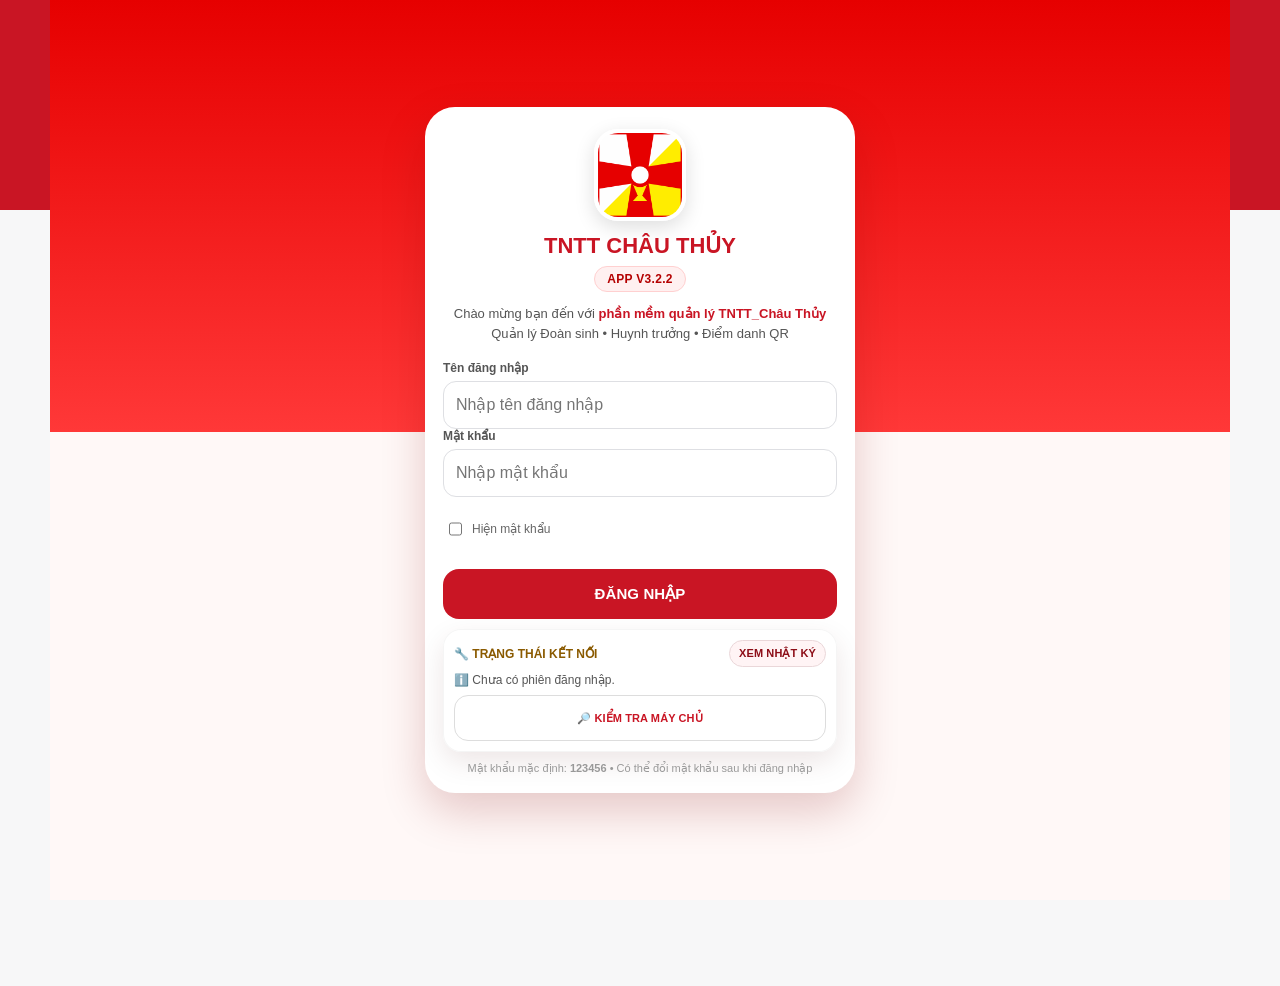
==== commit 949213e3: "v3" ====
--- a/index.html
+++ b/index.html
@@ -137,15 +137,15 @@
 </nav>
 <div id="modal" class="hidden"></div>
 <script>
-const LOGO='assets/logo.png';function renderAppVersion(){const v=(window.TNTT_APP_VERSION_LABEL||'V3.2.0');const el=document.getElementById('appVersion');if(el)el.textContent='APP '+v;document.title='TNTT Châu Thủy · APP '+v;}renderAppVersion();let token='',FD=null,allMembers={ds:[],ht:[]},scannerObj=null;const $=id=>document.getElementById(id);const screenEl=$('screen');function esc(v){return String(v??'').replace(/[&<>'"]/g,s=>({'&':'&amp;','<':'&lt;','>':'&gt;',"'":'&#39;','"':'&quot;'}[s]))}const API_URL='https://script.google.com/macros/s/AKfycbyAZ0BdDGRlEBVzNPlbtOlIAwwzRTYig-sbZiVe91LDtkt92O3G5VAzqrnouqigN4k/exec';
+const LOGO='assets/logo.png';function renderAppVersion(){const v=(window.TNTT_APP_VERSION_LABEL||'V3.2.2');const el=document.getElementById('appVersion');if(el)el.textContent='APP '+v;document.title='TNTT Châu Thủy · APP '+v;}renderAppVersion();let token='',FD=null,allMembers={ds:[],ht:[]},scannerObj=null;const $=id=>document.getElementById(id);const screenEl=$('screen');function esc(v){return String(v??'').replace(/[&<>'"]/g,s=>({'&':'&amp;','<':'&lt;','>':'&gt;',"'":'&#39;','"':'&quot;'}[s]))}const API_URL='https://script.google.com/macros/s/AKfycbyAZ0BdDGRlEBVzNPlbtOlIAwwzRTYig-sbZiVe91LDtkt92O3G5VAzqrnouqigN4k/exec';
 const API_CHANNEL='TNTT_PWA_API_V32';const API_PENDING=new Map();let API_SEQ=0;let DIAG=[];
 function diag(msg){const t=new Date().toLocaleTimeString();DIAG.push('['+t+'] '+msg);if(DIAG.length>80)DIAG.shift();const el=$('diagLog');if(el)el.textContent=DIAG.join('\n');const st=$('diagStatus');if(st)st.textContent=msg;console.log('[TNTT]',msg)}
 function toggleDiag(){const el=$('diagLog');if(el)el.classList.toggle('hidden')}
-function healthCheck(){return new Promise((resolve)=>{const cb='tnttHealth_'+Date.now();window[cb]=(d)=>{diag('✅ Máy chủ phản hồi: '+JSON.stringify(d));cleanup();resolve(d)};const s=document.createElement('script');s.src=API_URL+'?health=1&callback='+cb+'&_='+Date.now();s.onerror=()=>{diag('❌ Không tải được health endpoint. Có thể Apps Script chưa deploy phiên bản API mới.');cleanup();resolve(null)};document.body.appendChild(s);function cleanup(){try{s.remove();delete window[cb]}catch(_){}}setTimeout(()=>{if(window[cb]){diag('⏱ Health timeout: không nhận phản hồi từ Apps Script.');cleanup();resolve(null)}},12000)})}
-window.addEventListener('message',e=>{const d=e.data||{};if(d.channel!==API_CHANNEL||!d.id)return;const p=API_PENDING.get(d.id);if(!p)return;API_PENDING.delete(d.id);try{p.iframe.remove();p.form.remove()}catch(_){}diag('📥 '+p.fn+' → '+(d.ok?'THÀNH CÔNG':'LỖI: '+(d.error||'không rõ')));if(d.ok)p.resolve(d.data);else p.reject(new Error(d.error||'Lỗi máy chủ'))});
-function call(fn,...args){return new Promise((resolve,reject)=>{const id='r'+Date.now().toString(36)+'_'+(++API_SEQ);diag('📤 Gửi '+fn+' (#'+id+')');const iframe=document.createElement('iframe');iframe.name='tntt_api_'+id;iframe.style.display='none';iframe.setAttribute('aria-hidden','true');const form=document.createElement('form');form.method='POST';form.action=API_URL;form.target=iframe.name;form.style.display='none';const payload=document.createElement('input');payload.type='hidden';payload.name='payload';payload.value=JSON.stringify({id,fn,args});form.appendChild(payload);document.body.appendChild(iframe);document.body.appendChild(form);API_PENDING.set(id,{resolve,reject,iframe,form,fn});try{form.submit();diag('📡 Đã gửi HTTP POST '+fn)}catch(e){API_PENDING.delete(id);iframe.remove();form.remove();diag('❌ Không submit được '+fn+': '+e.message);reject(e)}setTimeout(()=>{if(API_PENDING.has(id)){API_PENDING.delete(id);iframe.remove();form.remove();diag('⏱ TIMEOUT '+fn+' sau 45 giây');reject(new Error('Hết thời gian kết nối máy chủ. Kiểm tra Apps Script đã triển khai Code.gs V3.2 chưa.'))}},45000)})}
+function healthCheck(){return new Promise((resolve)=>{const cb='tnttHealth_'+Date.now();window[cb]=(d)=>{diag('✅ Máy chủ phản hồi: '+JSON.stringify(d));cleanup();resolve(d)};const s=document.createElement('script');s.src=API_URL+'?health=1&callback='+cb+'&_='+Date.now();s.onerror=()=>{diag('❌ Không tải được health endpoint. Kiểm tra URL/deploy Apps Script.');cleanup();resolve(null)};document.body.appendChild(s);function cleanup(){try{s.remove();delete window[cb]}catch(_){}}setTimeout(()=>{if(window[cb]){diag('⏱ Health timeout: không nhận phản hồi từ Apps Script.');cleanup();resolve(null)}},12000)})}
+function pollApi(id,fn,resolve,reject,startedAt){const cb='tnttPoll_'+id.replace(/[^A-Za-z0-9_$]/g,'_');let done=false;window[cb]=(d)=>{if(done)return;done=true;try{s.remove();delete window[cb]}catch(_){}if(d&&d.ready){API_PENDING.delete(id);diag('📥 '+fn+' → '+(d.ok?'THÀNH CÔNG':'LỖI: '+(d.error||'không rõ')));if(d.ok)resolve(d.data);else reject(new Error(d.error||'Lỗi máy chủ'));return}setTimeout(()=>pollApi(id,fn,resolve,reject,startedAt),700)};const s=document.createElement('script');s.src=API_URL+'?poll='+encodeURIComponent(id)+'&callback='+cb+'&_='+Date.now();s.onerror=()=>{try{s.remove();delete window[cb]}catch(_){}if(Date.now()-startedAt>45000){API_PENDING.delete(id);diag('⏱ TIMEOUT '+fn+' sau 45 giây');reject(new Error('Hết thời gian kết nối máy chủ.'))}else setTimeout(()=>pollApi(id,fn,resolve,reject,startedAt),1000)};document.body.appendChild(s)}
+function call(fn,...args){return new Promise((resolve,reject)=>{const id='r'+Date.now().toString(36)+'_'+(++API_SEQ);diag('📤 Gửi '+fn+' (#'+id+')');API_PENDING.set(id,{resolve,reject,fn});const payload=JSON.stringify({id,fn,args});try{fetch(API_URL,{method:'POST',mode:'no-cors',headers:{'Content-Type':'text/plain;charset=UTF-8'},body:payload,keepalive:true}).then(()=>diag('📡 Đã gửi HTTP POST '+fn)).catch(e=>diag('⚠️ POST đã gửi nhưng không đọc được phản hồi trực tiếp: '+(e.message||e)));}catch(e){API_PENDING.delete(id);diag('❌ Không gửi được '+fn+': '+(e.message||e));reject(e);return}pollApi(id,fn,resolve,reject,Date.now())})}
 function setLogo(){['logo','loginLogo'].forEach(id=>{if($(id))$(id).src=LOGO})}function togglePass(){const p=$('p');if(p)p.type=$('showPass')?.checked?'text':'password'}
-async function login(){const btn=document.querySelector('.login-btn');if(btn)btn.disabled=true;$('lm')?.classList.add('hidden');diag('🔐 Bắt đầu đăng nhập...');await healthCheck();try{const u=$('u').value.trim(),pw=$('p').value;if(!u||!pw)throw new Error('Vui lòng nhập tên đăng nhập và mật khẩu');diag('👤 Tài khoản: '+u);const r=await call('login',{tenDangNhap:u,matKhau:pw});if(!r||!r.token)throw new Error('Máy chủ trả về dữ liệu đăng nhập không hợp lệ');token=r.token;sessionStorage.tnttToken=token;sessionStorage.tnttGreeting='';diag('✅ Xác thực thành công. Đang tải dữ liệu...');await start(r.user)}catch(e){diag('❌ ĐĂNG NHẬP THẤT BẠI: '+(e.message||e));$('lm').textContent=e.message||e;$('lm').classList.remove('hidden')}finally{if(btn)btn.disabled=false}}
+async function login(){const btn=document.querySelector('.login-btn');if(btn)btn.disabled=true;$('lm')?.classList.add('hidden');diag('🔐 Bắt đầu đăng nhập...');diag('📱 Bỏ qua health-check để ưu tiên tương thích mobile.');try{const u=$('u').value.trim(),pw=$('p').value;if(!u||!pw)throw new Error('Vui lòng nhập tên đăng nhập và mật khẩu');diag('👤 Tài khoản: '+u);const r=await call('login',{tenDangNhap:u,matKhau:pw});if(!r||!r.token)throw new Error('Máy chủ trả về dữ liệu đăng nhập không hợp lệ');token=r.token;sessionStorage.tnttToken=token;sessionStorage.tnttGreeting='';diag('✅ Xác thực thành công. Đang tải dữ liệu...');await start(r.user)}catch(e){diag('❌ ĐĂNG NHẬP THẤT BẠI: '+(e.message||e));$('lm').textContent=e.message||e;$('lm').classList.remove('hidden')}finally{if(btn)btn.disabled=false}}
 async function start(user){setLogo();diag('📊 Đang gọi dashboard...');await refresh();$('login').classList.add('hidden');$('app').classList.remove('hidden');$('bottom').classList.remove('hidden');if($('quickDoi'))$('quickDoi').classList.toggle('hidden',FD?.user?.VAI_TRO!=='TRUONG_NGANH');home()}
 async function auto(){setLogo();const t=sessionStorage.getItem('tnttToken');if(!t){token='';diag('ℹ️ Chưa có phiên đăng nhập.');return}try{token=t;diag('🔄 Kiểm tra phiên đăng nhập cũ...');await call('dashboard',token);await refresh();$('login').classList.add('hidden');$('app').classList.remove('hidden');$('bottom').classList.remove('hidden');if($('quickDoi'))$('quickDoi').classList.toggle('hidden',FD?.user?.VAI_TRO!=='TRUONG_NGANH');home()}catch(e){diag('ℹ️ Phiên cũ không dùng được: '+(e.message||e));sessionStorage.removeItem('tnttToken');token='';$('login').classList.remove('hidden');$('app').classList.add('hidden');$('bottom').classList.add('hidden')}}
 const GREETINGS={TRUONG_NGANH:[
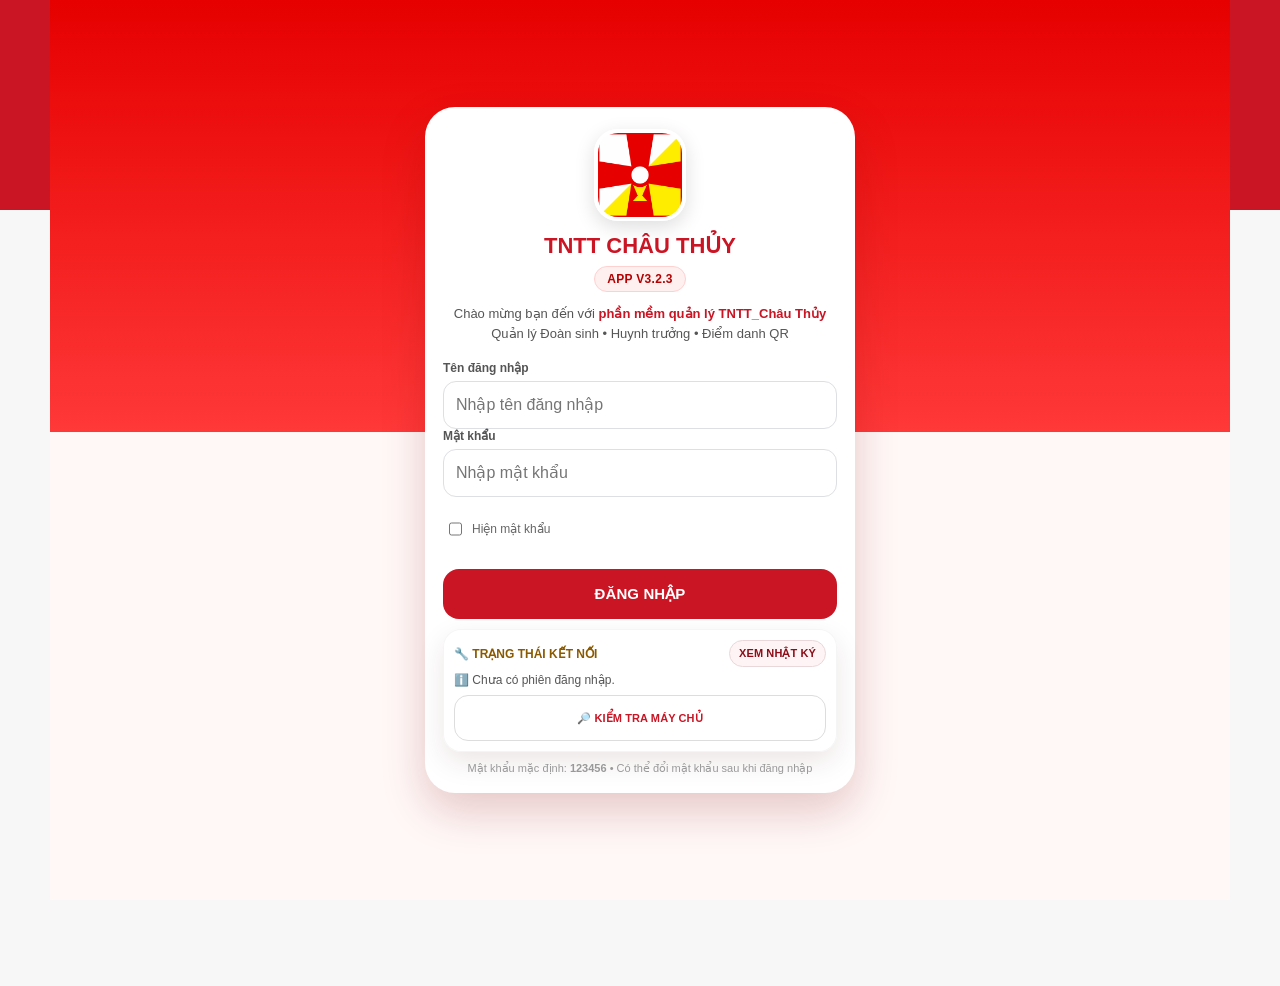
==== commit 77cf703f: "v3" ====
--- a/index.html
+++ b/index.html
@@ -137,13 +137,12 @@
 </nav>
 <div id="modal" class="hidden"></div>
 <script>
-const LOGO='assets/logo.png';function renderAppVersion(){const v=(window.TNTT_APP_VERSION_LABEL||'V3.2.2');const el=document.getElementById('appVersion');if(el)el.textContent='APP '+v;document.title='TNTT Châu Thủy · APP '+v;}renderAppVersion();let token='',FD=null,allMembers={ds:[],ht:[]},scannerObj=null;const $=id=>document.getElementById(id);const screenEl=$('screen');function esc(v){return String(v??'').replace(/[&<>'"]/g,s=>({'&':'&amp;','<':'&lt;','>':'&gt;',"'":'&#39;','"':'&quot;'}[s]))}const API_URL='https://script.google.com/macros/s/AKfycbyAZ0BdDGRlEBVzNPlbtOlIAwwzRTYig-sbZiVe91LDtkt92O3G5VAzqrnouqigN4k/exec';
-const API_CHANNEL='TNTT_PWA_API_V32';const API_PENDING=new Map();let API_SEQ=0;let DIAG=[];
+const LOGO='assets/logo.png';function renderAppVersion(){const v=(window.TNTT_APP_VERSION_LABEL||'V3.2.3');const el=document.getElementById('appVersion');if(el)el.textContent='APP '+v;document.title='TNTT Châu Thủy · APP '+v;}renderAppVersion();let token='',FD=null,allMembers={ds:[],ht:[]},scannerObj=null;const $=id=>document.getElementById(id);const screenEl=$('screen');function esc(v){return String(v??'').replace(/[&<>'"]/g,s=>({'&':'&amp;','<':'&lt;','>':'&gt;',"'":'&#39;','"':'&quot;'}[s]))}const API_URL='https://script.google.com/macros/s/AKfycbyAZ0BdDGRlEBVzNPlbtOlIAwwzRTYig-sbZiVe91LDtkt92O3G5VAzqrnouqigN4k/exec';
+const API_CHANNEL='TNTT_PWA_API_V33';const API_PENDING=new Map();let API_SEQ=0;let DIAG=[];
 function diag(msg){const t=new Date().toLocaleTimeString();DIAG.push('['+t+'] '+msg);if(DIAG.length>80)DIAG.shift();const el=$('diagLog');if(el)el.textContent=DIAG.join('\n');const st=$('diagStatus');if(st)st.textContent=msg;console.log('[TNTT]',msg)}
 function toggleDiag(){const el=$('diagLog');if(el)el.classList.toggle('hidden')}
 function healthCheck(){return new Promise((resolve)=>{const cb='tnttHealth_'+Date.now();window[cb]=(d)=>{diag('✅ Máy chủ phản hồi: '+JSON.stringify(d));cleanup();resolve(d)};const s=document.createElement('script');s.src=API_URL+'?health=1&callback='+cb+'&_='+Date.now();s.onerror=()=>{diag('❌ Không tải được health endpoint. Kiểm tra URL/deploy Apps Script.');cleanup();resolve(null)};document.body.appendChild(s);function cleanup(){try{s.remove();delete window[cb]}catch(_){}}setTimeout(()=>{if(window[cb]){diag('⏱ Health timeout: không nhận phản hồi từ Apps Script.');cleanup();resolve(null)}},12000)})}
-function pollApi(id,fn,resolve,reject,startedAt){const cb='tnttPoll_'+id.replace(/[^A-Za-z0-9_$]/g,'_');let done=false;window[cb]=(d)=>{if(done)return;done=true;try{s.remove();delete window[cb]}catch(_){}if(d&&d.ready){API_PENDING.delete(id);diag('📥 '+fn+' → '+(d.ok?'THÀNH CÔNG':'LỖI: '+(d.error||'không rõ')));if(d.ok)resolve(d.data);else reject(new Error(d.error||'Lỗi máy chủ'));return}setTimeout(()=>pollApi(id,fn,resolve,reject,startedAt),700)};const s=document.createElement('script');s.src=API_URL+'?poll='+encodeURIComponent(id)+'&callback='+cb+'&_='+Date.now();s.onerror=()=>{try{s.remove();delete window[cb]}catch(_){}if(Date.now()-startedAt>45000){API_PENDING.delete(id);diag('⏱ TIMEOUT '+fn+' sau 45 giây');reject(new Error('Hết thời gian kết nối máy chủ.'))}else setTimeout(()=>pollApi(id,fn,resolve,reject,startedAt),1000)};document.body.appendChild(s)}
-function call(fn,...args){return new Promise((resolve,reject)=>{const id='r'+Date.now().toString(36)+'_'+(++API_SEQ);diag('📤 Gửi '+fn+' (#'+id+')');API_PENDING.set(id,{resolve,reject,fn});const payload=JSON.stringify({id,fn,args});try{fetch(API_URL,{method:'POST',mode:'no-cors',headers:{'Content-Type':'text/plain;charset=UTF-8'},body:payload,keepalive:true}).then(()=>diag('📡 Đã gửi HTTP POST '+fn)).catch(e=>diag('⚠️ POST đã gửi nhưng không đọc được phản hồi trực tiếp: '+(e.message||e)));}catch(e){API_PENDING.delete(id);diag('❌ Không gửi được '+fn+': '+(e.message||e));reject(e);return}pollApi(id,fn,resolve,reject,Date.now())})}
+function call(fn,...args){return new Promise((resolve,reject)=>{const id='r'+Date.now().toString(36)+'_'+(++API_SEQ);const startedAt=Date.now();diag('📤 Gửi '+fn+' (#'+id+')');API_PENDING.set(id,{resolve,reject,fn});let iframe=null,form=null,timer=null,finished=false;const cleanup=()=>{if(timer)clearTimeout(timer);window.removeEventListener('message',onMessage);try{if(form)form.remove();if(iframe)iframe.remove()}catch(_){}};const finish=(ok,data,error)=>{if(finished)return;finished=true;API_PENDING.delete(id);cleanup();if(ok){diag('📥 '+fn+' → THÀNH CÔNG');resolve(data)}else{diag('❌ '+fn+' → '+(error||'Lỗi máy chủ'));reject(new Error(error||'Lỗi máy chủ'))}};const onMessage=(ev)=>{const d=ev&&ev.data;if(!d||d.channel!==API_CHANNEL||String(d.id)!==String(id))return;finish(!!d.ok,d.data,d.error)};window.addEventListener('message',onMessage);iframe=document.createElement('iframe');iframe.name='tntt_api_'+id;iframe.style.display='none';iframe.setAttribute('aria-hidden','true');document.body.appendChild(iframe);form=document.createElement('form');form.method='POST';form.action=API_URL;form.target=iframe.name;form.style.display='none';const input=document.createElement('input');input.type='hidden';input.name='payload';input.value=JSON.stringify({id,fn,args});form.appendChild(input);document.body.appendChild(form);diag('📡 Gửi HTTP POST qua form/iframe...');try{form.submit()}catch(e){finish(false,null,e.message||String(e));return}timer=setTimeout(()=>{diag('⏱ TIMEOUT '+fn+' sau '+Math.round((Date.now()-startedAt)/1000)+' giây');finish(false,null,'Hết thời gian kết nối máy chủ.')},30000)})}
 function setLogo(){['logo','loginLogo'].forEach(id=>{if($(id))$(id).src=LOGO})}function togglePass(){const p=$('p');if(p)p.type=$('showPass')?.checked?'text':'password'}
 async function login(){const btn=document.querySelector('.login-btn');if(btn)btn.disabled=true;$('lm')?.classList.add('hidden');diag('🔐 Bắt đầu đăng nhập...');diag('📱 Bỏ qua health-check để ưu tiên tương thích mobile.');try{const u=$('u').value.trim(),pw=$('p').value;if(!u||!pw)throw new Error('Vui lòng nhập tên đăng nhập và mật khẩu');diag('👤 Tài khoản: '+u);const r=await call('login',{tenDangNhap:u,matKhau:pw});if(!r||!r.token)throw new Error('Máy chủ trả về dữ liệu đăng nhập không hợp lệ');token=r.token;sessionStorage.tnttToken=token;sessionStorage.tnttGreeting='';diag('✅ Xác thực thành công. Đang tải dữ liệu...');await start(r.user)}catch(e){diag('❌ ĐĂNG NHẬP THẤT BẠI: '+(e.message||e));$('lm').textContent=e.message||e;$('lm').classList.remove('hidden')}finally{if(btn)btn.disabled=false}}
 async function start(user){setLogo();diag('📊 Đang gọi dashboard...');await refresh();$('login').classList.add('hidden');$('app').classList.remove('hidden');$('bottom').classList.remove('hidden');if($('quickDoi'))$('quickDoi').classList.toggle('hidden',FD?.user?.VAI_TRO!=='TRUONG_NGANH');home()}
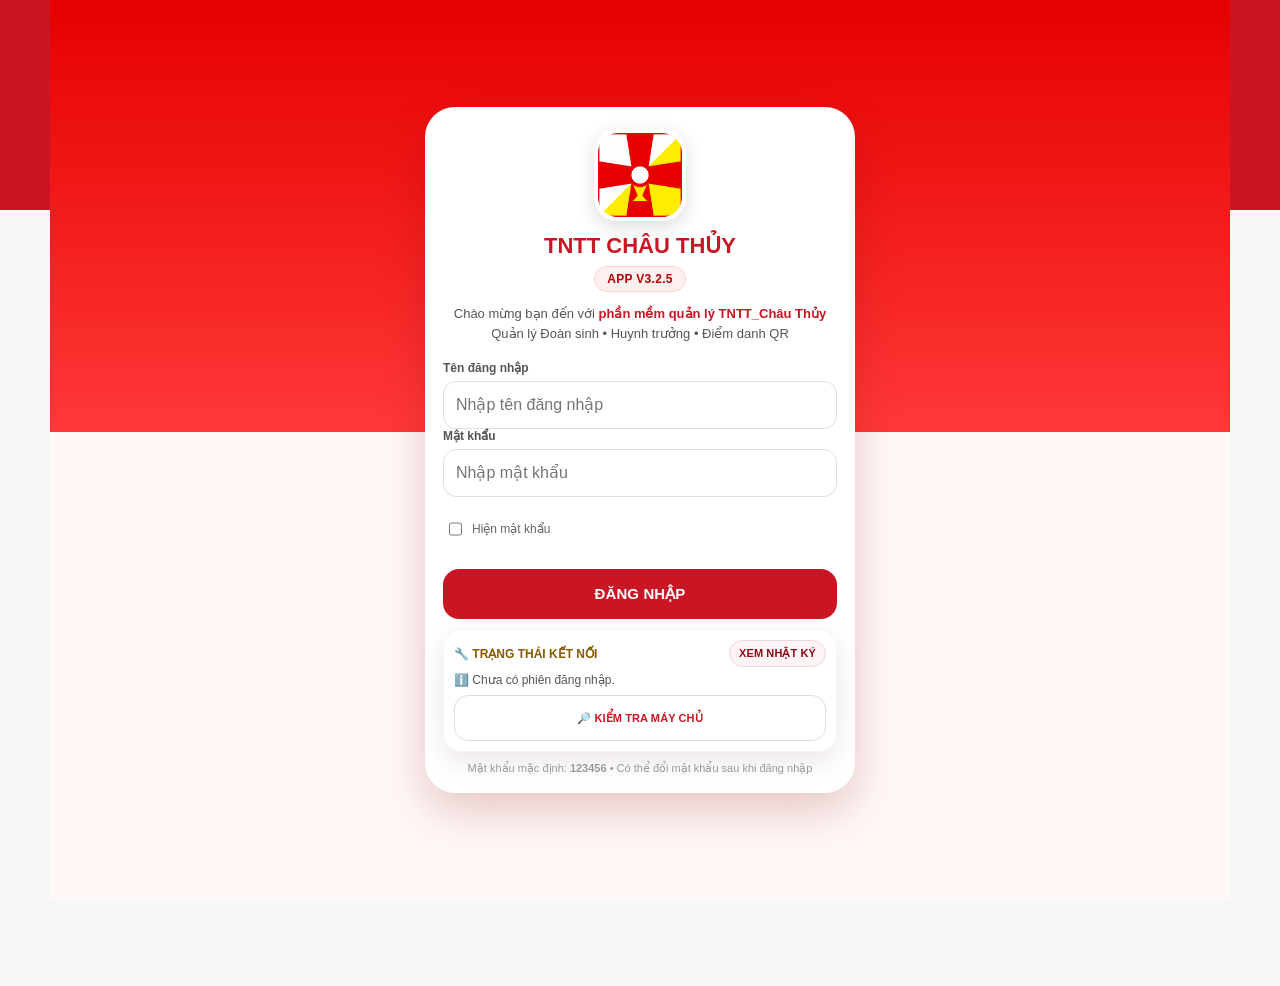
==== commit 1ef7afae: "vs" ====
--- a/index.html
+++ b/index.html
@@ -137,12 +137,15 @@
 </nav>
 <div id="modal" class="hidden"></div>
 <script>
-const LOGO='assets/logo.png';function renderAppVersion(){const v=(window.TNTT_APP_VERSION_LABEL||'V3.2.3');const el=document.getElementById('appVersion');if(el)el.textContent='APP '+v;document.title='TNTT Châu Thủy · APP '+v;}renderAppVersion();let token='',FD=null,allMembers={ds:[],ht:[]},scannerObj=null;const $=id=>document.getElementById(id);const screenEl=$('screen');function esc(v){return String(v??'').replace(/[&<>'"]/g,s=>({'&':'&amp;','<':'&lt;','>':'&gt;',"'":'&#39;','"':'&quot;'}[s]))}const API_URL='https://script.google.com/macros/s/AKfycbyAZ0BdDGRlEBVzNPlbtOlIAwwzRTYig-sbZiVe91LDtkt92O3G5VAzqrnouqigN4k/exec';
-const API_CHANNEL='TNTT_PWA_API_V33';const API_PENDING=new Map();let API_SEQ=0;let DIAG=[];
+const LOGO='assets/logo.png';function renderAppVersion(){const v=(window.TNTT_APP_VERSION_LABEL||'V3.2.2');const el=document.getElementById('appVersion');if(el)el.textContent='APP '+v;document.title='TNTT Châu Thủy · APP '+v;}renderAppVersion();let token='',FD=null,allMembers={ds:[],ht:[]},scannerObj=null;const $=id=>document.getElementById(id);const screenEl=$('screen');function esc(v){return String(v??'').replace(/[&<>'"]/g,s=>({'&':'&amp;','<':'&lt;','>':'&gt;',"'":'&#39;','"':'&quot;'}[s]))}const API_URL='https://script.google.com/macros/s/AKfycbyAZ0BdDGRlEBVzNPlbtOlIAwwzRTYig-sbZiVe91LDtkt92O3G5VAzqrnouqigN4k/exec';
+const API_CHANNEL='TNTT_PWA_API_V32';const API_PENDING=new Map();let API_SEQ=0;let DIAG=[];
 function diag(msg){const t=new Date().toLocaleTimeString();DIAG.push('['+t+'] '+msg);if(DIAG.length>80)DIAG.shift();const el=$('diagLog');if(el)el.textContent=DIAG.join('\n');const st=$('diagStatus');if(st)st.textContent=msg;console.log('[TNTT]',msg)}
 function toggleDiag(){const el=$('diagLog');if(el)el.classList.toggle('hidden')}
 function healthCheck(){return new Promise((resolve)=>{const cb='tnttHealth_'+Date.now();window[cb]=(d)=>{diag('✅ Máy chủ phản hồi: '+JSON.stringify(d));cleanup();resolve(d)};const s=document.createElement('script');s.src=API_URL+'?health=1&callback='+cb+'&_='+Date.now();s.onerror=()=>{diag('❌ Không tải được health endpoint. Kiểm tra URL/deploy Apps Script.');cleanup();resolve(null)};document.body.appendChild(s);function cleanup(){try{s.remove();delete window[cb]}catch(_){}}setTimeout(()=>{if(window[cb]){diag('⏱ Health timeout: không nhận phản hồi từ Apps Script.');cleanup();resolve(null)}},12000)})}
-function call(fn,...args){return new Promise((resolve,reject)=>{const id='r'+Date.now().toString(36)+'_'+(++API_SEQ);const startedAt=Date.now();diag('📤 Gửi '+fn+' (#'+id+')');API_PENDING.set(id,{resolve,reject,fn});let iframe=null,form=null,timer=null,finished=false;const cleanup=()=>{if(timer)clearTimeout(timer);window.removeEventListener('message',onMessage);try{if(form)form.remove();if(iframe)iframe.remove()}catch(_){}};const finish=(ok,data,error)=>{if(finished)return;finished=true;API_PENDING.delete(id);cleanup();if(ok){diag('📥 '+fn+' → THÀNH CÔNG');resolve(data)}else{diag('❌ '+fn+' → '+(error||'Lỗi máy chủ'));reject(new Error(error||'Lỗi máy chủ'))}};const onMessage=(ev)=>{const d=ev&&ev.data;if(!d||d.channel!==API_CHANNEL||String(d.id)!==String(id))return;finish(!!d.ok,d.data,d.error)};window.addEventListener('message',onMessage);iframe=document.createElement('iframe');iframe.name='tntt_api_'+id;iframe.style.display='none';iframe.setAttribute('aria-hidden','true');document.body.appendChild(iframe);form=document.createElement('form');form.method='POST';form.action=API_URL;form.target=iframe.name;form.style.display='none';const input=document.createElement('input');input.type='hidden';input.name='payload';input.value=JSON.stringify({id,fn,args});form.appendChild(input);document.body.appendChild(form);diag('📡 Gửi HTTP POST qua form/iframe...');try{form.submit()}catch(e){finish(false,null,e.message||String(e));return}timer=setTimeout(()=>{diag('⏱ TIMEOUT '+fn+' sau '+Math.round((Date.now()-startedAt)/1000)+' giây');finish(false,null,'Hết thời gian kết nối máy chủ.')},30000)})}
+function pollApi(id,fn,resolve,reject,startedAt,limitMs=30000){const cb='tnttPoll_'+id.replace(/[^A-Za-z0-9_$]/g,'_');let done=false,s=null;const finish=(ok,data,error)=>{if(done)return;done=true;try{if(s)s.remove();delete window[cb]}catch(_){}API_PENDING.delete(id);if(ok){diag('📥 '+fn+' → THÀNH CÔNG');resolve(data)}else{diag('❌ '+fn+' → '+(error||'Lỗi máy chủ'));reject(new Error(error||'Lỗi máy chủ'))}};window[cb]=(d)=>{if(done)return;if(d&&d.ready){finish(!!d.ok,d.data,d.error);return}if(Date.now()-startedAt>=limitMs){finish(false,null,'Hết thời gian kết nối máy chủ.');return}setTimeout(()=>pollApi(id,fn,resolve,reject,startedAt,limitMs),500)};s=document.createElement('script');s.src=API_URL+'?poll='+encodeURIComponent(id)+'&callback='+cb+'&_='+Date.now();s.onerror=()=>{try{s.remove()}catch(_){}if(Date.now()-startedAt>=limitMs)finish(false,null,'Hết thời gian kết nối máy chủ.');else setTimeout(()=>pollApi(id,fn,resolve,reject,startedAt,limitMs),800)};document.body.appendChild(s)}
+function call(fn,...args){return new Promise((resolve,reject)=>{const id='r'+Date.now().toString(36)+'_'+(++API_SEQ);const startedAt=Date.now();diag('📤 Gửi '+fn+' (#'+id+')');API_PENDING.set(id,{resolve,reject,fn});let iframe=null,form=null,timer=null,finished=false,pollStarted=false;const cleanup=()=>{if(timer)clearTimeout(timer);window.removeEventListener('message',onMessage);try{if(form)form.remove();if(iframe)iframe.remove()}catch(_){}};const finish=(ok,data,error)=>{if(finished)return;finished=true;API_PENDING.delete(id);cleanup();if(ok){diag('📥 '+fn+' → THÀNH CÔNG');resolve(data)}else{diag('❌ '+fn+' → '+(error||'Lỗi máy chủ'));reject(new Error(error||'Lỗi máy chủ'))}};const onMessage=(ev)=>{const d=ev&&ev.data;if(!d||d.channel!==API_CHANNEL||String(d.id)!==String(id))return;finish(!!d.ok,d.data,d.error)};window.addEventListener('message',onMessage);iframe=document.createElement('iframe');iframe.name='tntt_api_'+id;iframe.style.display='none';iframe.setAttribute('aria-hidden','true');document.body.appendChild(iframe);form=document.createElement('form');form.method='POST';form.action=API_URL;form.target=iframe.name;form.style.display='none';const input=document.createElement('input');input.type='hidden';input.name='payload';input.value=JSON.stringify({id,fn,args});form.appendChild(input);document.body.appendChild(form);diag('📡 Gửi POST qua form/iframe...');try{form.submit()}catch(e){finish(false,null,e.message||String(e));return}
+setTimeout(()=>{if(finished||pollStarted)return;pollStarted=true;diag('🔁 Không nhận callback trực tiếp, chuyển sang polling dự phòng...');pollApi(id,fn,(data)=>finish(true,data,''),(err)=>finish(false,null,err.message||String(err)),startedAt,30000)},1800);
+timer=setTimeout(()=>finish(false,null,'Hết thời gian kết nối máy chủ.'),30000)})}
 function setLogo(){['logo','loginLogo'].forEach(id=>{if($(id))$(id).src=LOGO})}function togglePass(){const p=$('p');if(p)p.type=$('showPass')?.checked?'text':'password'}
 async function login(){const btn=document.querySelector('.login-btn');if(btn)btn.disabled=true;$('lm')?.classList.add('hidden');diag('🔐 Bắt đầu đăng nhập...');diag('📱 Bỏ qua health-check để ưu tiên tương thích mobile.');try{const u=$('u').value.trim(),pw=$('p').value;if(!u||!pw)throw new Error('Vui lòng nhập tên đăng nhập và mật khẩu');diag('👤 Tài khoản: '+u);const r=await call('login',{tenDangNhap:u,matKhau:pw});if(!r||!r.token)throw new Error('Máy chủ trả về dữ liệu đăng nhập không hợp lệ');token=r.token;sessionStorage.tnttToken=token;sessionStorage.tnttGreeting='';diag('✅ Xác thực thành công. Đang tải dữ liệu...');await start(r.user)}catch(e){diag('❌ ĐĂNG NHẬP THẤT BẠI: '+(e.message||e));$('lm').textContent=e.message||e;$('lm').classList.remove('hidden')}finally{if(btn)btn.disabled=false}}
 async function start(user){setLogo();diag('📊 Đang gọi dashboard...');await refresh();$('login').classList.add('hidden');$('app').classList.remove('hidden');$('bottom').classList.remove('hidden');if($('quickDoi'))$('quickDoi').classList.toggle('hidden',FD?.user?.VAI_TRO!=='TRUONG_NGANH');home()}
